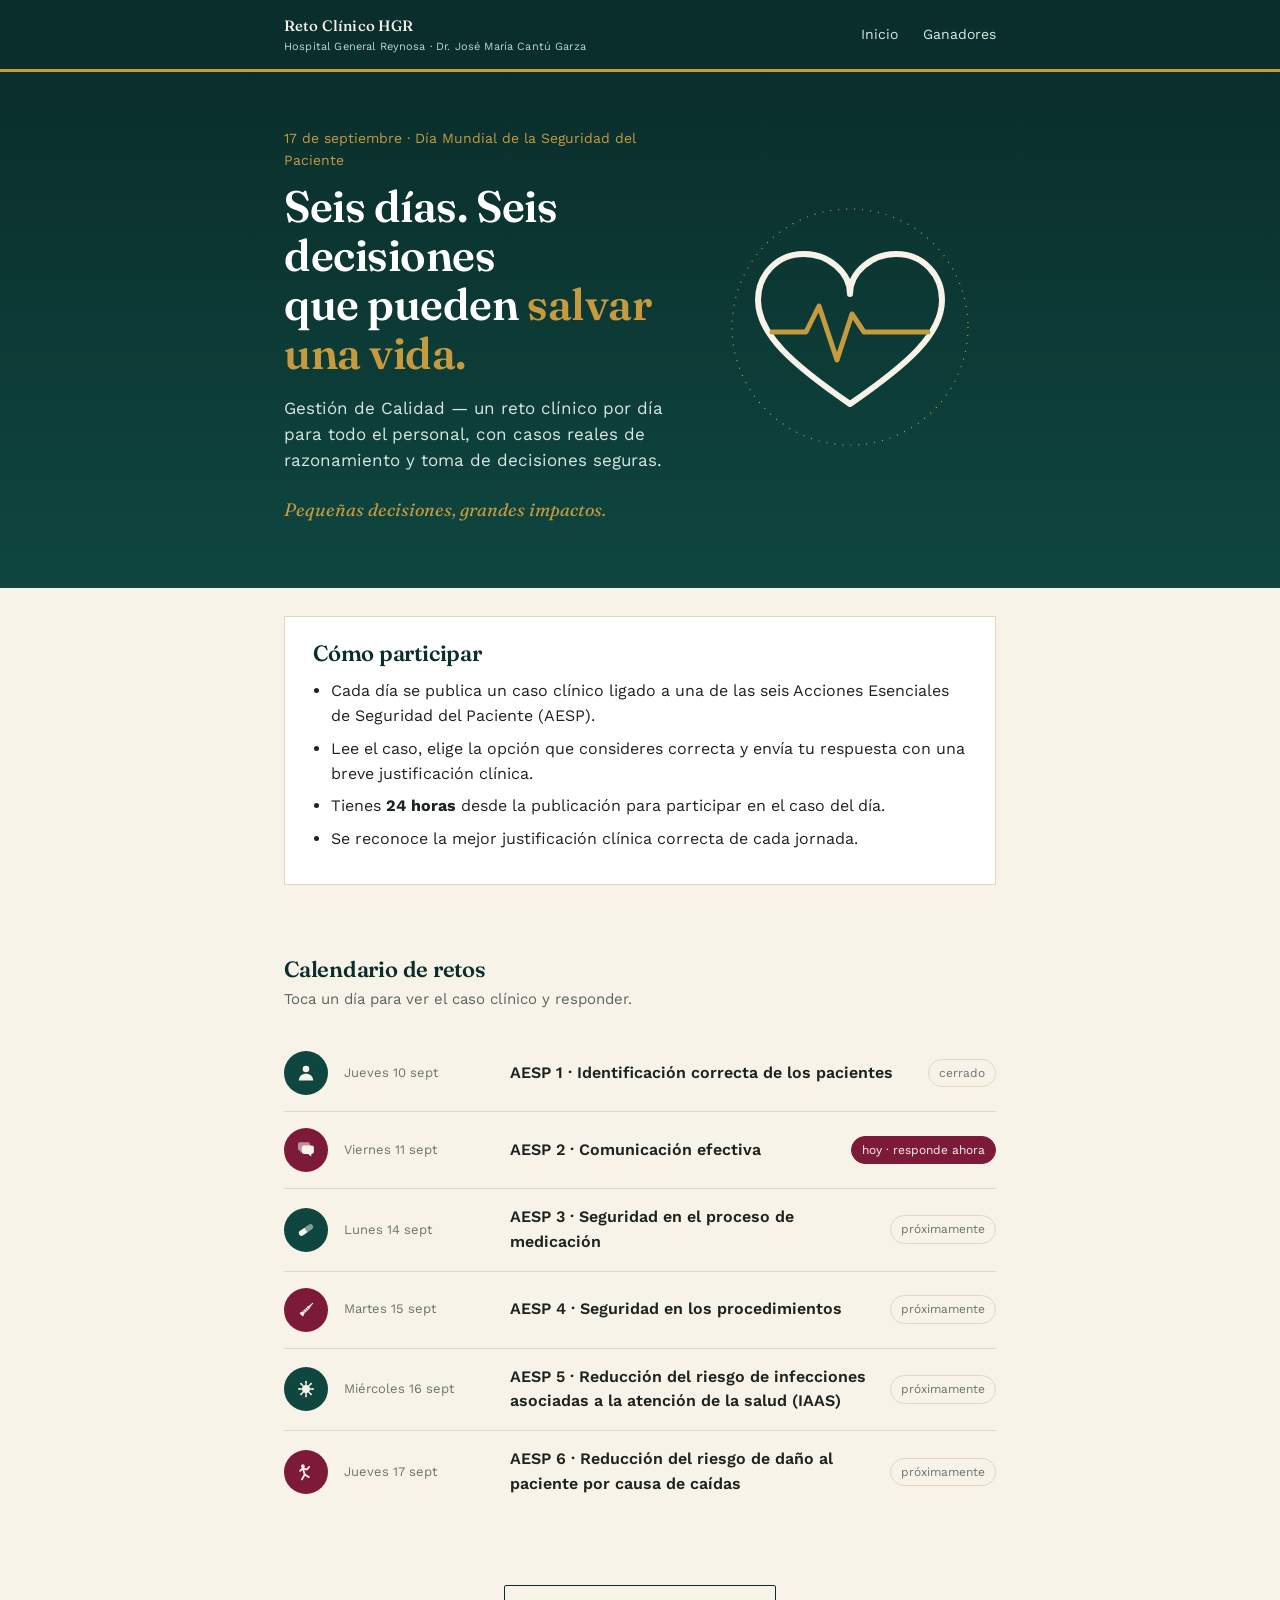
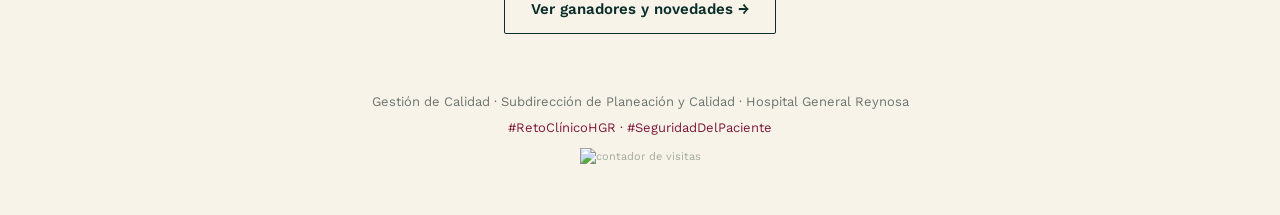
==== index.html @ 84a95b3e "Update index.html nuevo contador" ====
<!DOCTYPE html>
<html lang="es">
<head>
<meta charset="UTF-8">
<meta name="viewport" content="width=device-width, initial-scale=1.0">
<title>Reto Clínico de Seguridad del Paciente | Hospital General Reynosa</title>
<link rel="stylesheet" href="style.css">
</head>
<body>

<div class="topbar">
  <div class="container">
    <a class="brand" href="index.html">Reto Clínico HGR
      <span>Hospital General Reynosa · Dr. José María Cantú Garza</span>
    </a>
    <nav>
      <a href="index.html">Inicio</a>
      <a href="ganadores.html">Ganadores</a>
    </nav>
  </div>
</div>

<div class="hero">
  <div class="container">
    <div class="hero-grid">
      <div>
        <div class="eyebrow">17 de septiembre · Día Mundial de la Seguridad del Paciente</div>
        <h1>Seis días. Seis decisiones<br>que pueden <span class="accent">salvar una vida.</span></h1>
        <p class="lead">Gestión de Calidad — un reto clínico por día para todo el personal, con casos reales de razonamiento y toma de decisiones seguras.</p>
        <div class="tagline">Pequeñas decisiones, grandes impactos.</div>
      </div>
      <div class="hero-art">
        <svg viewBox="0 0 280 280" xmlns="http://www.w3.org/2000/svg">
          <circle cx="140" cy="145" r="118" fill="none" stroke="#c69a3f" stroke-width="1.2" stroke-dasharray="1 7"/>
          <path d="M140,112
                   C140,90 118,72 94,72
                   C66,72 48,94 48,118
                   C48,152 82,182 140,222
                   C198,182 232,152 232,118
                   C232,94 214,72 186,72
                   C162,72 140,90 140,112 Z"
                fill="none" stroke="#f8f3e9" stroke-width="6" stroke-linejoin="round" stroke-linecap="round"/>
          <path d="M62 150 L96 150 L109 124 L127 178 L142 132 L154 150 L218 150"
                fill="none" stroke="#c69a3f" stroke-width="5" stroke-linecap="round" stroke-linejoin="round"/>
        </svg>
      </div>
    </div>
  </div>
</div>

<section class="tight">
  <div class="container">
    <div class="rules">
      <h2 class="section-title" style="margin-bottom:14px;">Cómo participar</h2>
      <ul>
        <li>Cada día se publica un caso clínico ligado a una de las seis Acciones Esenciales de Seguridad del Paciente (AESP).</li>
        <li>Lee el caso, elige la opción que consideres correcta y envía tu respuesta con una breve justificación clínica.</li>
        <li>Tienes <strong>24 horas</strong> desde la publicación para participar en el caso del día.</li>
        <li>Se reconoce la mejor justificación clínica correcta de cada jornada.</li>
      </ul>
    </div>
  </div>
</section>

<section>
  <div class="container">
    <h2 class="section-title">Calendario de retos</h2>
    <p class="section-sub">Toca un día para ver el caso clínico y responder.</p>

    <!-- Estado de cada día: cámbialo a mano según vayas publicando.
         - "próximamente"          -> <span class="day-status">próximamente</span>
         - vigente hoy (24h)        -> <span class="day-status live">hoy · responde ahora</span>
         - cerrado                  -> <span class="day-status">cerrado</span>  y agrega la clase "done" al <a class="day-row ..."> de esa fila. -->
    <div class="timeline" id="timeline">
      <a class="day-row" data-n="1" data-date="2026-09-10" href="dia1.html">
        <span class="day-icon teal"><svg viewBox="0 0 24 24" width="22" height="22"><circle cx="12" cy="7.6" r="3.6" fill="#f8f3e9"/><path d="M4.2 20.2c0-4.6 3.6-7.4 7.8-7.4s7.8 2.8 7.8 7.4" fill="#f8f3e9"/></svg></span>
        <span class="day-date">Jueves 10 sept</span>
        <span class="day-meta">AESP 1 · Identificación correcta de los pacientes</span>
        <span class="day-status">cerrado</span>
      </a>
      <a class="day-row" data-n="2" data-date="2026-09-11" href="dia2.html">
        <span class="day-icon wine"><svg viewBox="0 0 24 24" width="22" height="22"><path d="M3.2 5.8A2.3 2.3 0 0 1 5.5 3.5h8.6A2.3 2.3 0 0 1 16.4 5.8v4.6A2.3 2.3 0 0 1 14.1 12.7H9.4l-3.6 2.7v-2.7H5.5A2.3 2.3 0 0 1 3.2 10.4V5.8z" fill="#f8f3e9" opacity="0.55"/><path d="M7.4 9.4A2.3 2.3 0 0 1 9.7 7.1h8.6a2.3 2.3 0 0 1 2.3 2.3v4.6a2.3 2.3 0 0 1-2.3 2.3h-.5v2.7l-3.6-2.7H9.7a2.3 2.3 0 0 1-2.3-2.3V9.4z" fill="#f8f3e9"/></svg></span>
        <span class="day-date">Viernes 11 sept</span>
        <span class="day-meta">AESP 2 · Comunicación efectiva</span>
        <span class="day-status live">hoy · responde ahora</span>
      </a>
      <a class="day-row" data-n="3" data-date="2026-09-14" href="dia3.html">
        <span class="day-icon teal"><svg viewBox="0 0 24 24" width="22" height="22"><g transform="rotate(-35 12 12)"><path d="M6.2 9h5.8v6H6.2a3 3 0 1 1 0-6z" fill="#f8f3e9"/><path d="M12 9h5.8a3 3 0 1 1 0 6H12V9z" fill="#f8f3e9" opacity="0.5"/></g></svg></span>
        <span class="day-date">Lunes 14 sept</span>
        <span class="day-meta">AESP 3 · Seguridad en el proceso de medicación</span>
        <span class="day-status">próximamente</span>
      </a>
      <a class="day-row" data-n="4" data-date="2026-09-15" href="dia4.html">
        <span class="day-icon wine"><svg viewBox="0 0 24 24" width="22" height="22"><g transform="rotate(-45 12 12)"><rect x="4.5" y="9.6" width="2.4" height="4.8" fill="#f8f3e9"/><rect x="6.7" y="10.4" width="10" height="3.2" rx="0.6" fill="#f8f3e9"/><line x1="9.3" y1="10.4" x2="9.3" y2="13.6" stroke="#0a2e2b" stroke-width="0.7"/><line x1="11.9" y1="10.4" x2="11.9" y2="13.6" stroke="#0a2e2b" stroke-width="0.7"/><line x1="14.5" y1="10.4" x2="14.5" y2="13.6" stroke="#0a2e2b" stroke-width="0.7"/><rect x="16.5" y="11" width="3" height="2" fill="#f8f3e9"/><line x1="19.5" y1="12" x2="22.2" y2="12" stroke="#f8f3e9" stroke-width="1.3" stroke-linecap="round"/></g></svg></span>
        <span class="day-date">Martes 15 sept</span>
        <span class="day-meta">AESP 4 · Seguridad en los procedimientos</span>
        <span class="day-status">próximamente</span>
      </a>
      <a class="day-row" data-n="5" data-date="2026-09-16" href="dia5.html">
        <span class="day-icon teal"><svg viewBox="0 0 24 24" width="22" height="22"><circle cx="12" cy="12" r="4.3" fill="#f8f3e9"/><g stroke="#f8f3e9" stroke-width="1.5" stroke-linecap="round"><line x1="16.4" y1="12" x2="19.1" y2="12"/><circle cx="19.6" cy="12" r="1" fill="#f8f3e9" stroke="none"/><line x1="15" y1="8.7" x2="17.1" y2="6.6"/><circle cx="17.5" cy="6.2" r="1" fill="#f8f3e9" stroke="none"/><line x1="12" y1="7.3" x2="12" y2="4.5"/><circle cx="12" cy="4" r="1" fill="#f8f3e9" stroke="none"/><line x1="9" y1="8.7" x2="6.9" y2="6.6"/><circle cx="6.5" cy="6.2" r="1" fill="#f8f3e9" stroke="none"/><line x1="7.6" y1="12" x2="4.9" y2="12"/><circle cx="4.4" cy="12" r="1" fill="#f8f3e9" stroke="none"/><line x1="9" y1="15.3" x2="6.9" y2="17.4"/><circle cx="6.5" cy="17.8" r="1" fill="#f8f3e9" stroke="none"/><line x1="12" y1="16.7" x2="12" y2="19.5"/><circle cx="12" cy="20" r="1" fill="#f8f3e9" stroke="none"/><line x1="15" y1="15.3" x2="17.1" y2="17.4"/><circle cx="17.5" cy="17.8" r="1" fill="#f8f3e9" stroke="none"/></g></svg></span>
        <span class="day-date">Miércoles 16 sept</span>
        <span class="day-meta">AESP 5 · Reducción del riesgo de infecciones asociadas a la atención de la salud (IAAS)</span>
        <span class="day-status">próximamente</span>
      </a>
      <a class="day-row" data-n="6" data-date="2026-09-17" href="dia6.html">
        <span class="day-icon wine"><svg viewBox="0 0 24 24" width="22" height="22"><g stroke="#f8f3e9" stroke-width="2" fill="none" stroke-linecap="round" stroke-linejoin="round"><circle cx="8.6" cy="5.6" r="2" fill="#f8f3e9" stroke="none"/><path d="M8.6 7.9 L13 9.3 L15.4 6.5"/><path d="M8.6 7.9 L5.6 10.8"/><path d="M8.6 7.9 L10.6 14.8 L7.6 20"/><path d="M10.6 14.8 L15 17.6"/></g></svg></span>
        <span class="day-date">Jueves 17 sept</span>
        <span class="day-meta">AESP 6 · Reducción del riesgo de daño al paciente por causa de caídas</span>
        <span class="day-status">próximamente</span>
      </a>
    </div>
  </div>
</section>

<section class="tight">
  <div class="container" style="text-align:center;">
    <a class="btn secondary" href="ganadores.html">Ver ganadores y novedades →</a>
  </div>
</section>

<footer>
  <div class="container">
    Gestión de Calidad · Subdirección de Planeación y Calidad · Hospital General Reynosa
    <div class="hashtags">#RetoClínicoHGR · #SeguridadDelPaciente</div>
<div class="visit-count"><img src="https://visitor-badge.laobi.icu/badge?page_id=reto-clinico-hgr.inicio" alt="contador de visitas"></div>
  </div>
</footer>

</body>
</html>
---- style.css ----
@import url('https://fonts.googleapis.com/css2?family=Fraunces:opsz,wght@9..144,400;9..144,500;9..144,600&family=Work+Sans:wght@400;500;600;700&display=swap');

:root{
  --teal-950:#0a2e2b;
  --teal-800:#0f4640;
  --wine-700:#7d1a3a;
  --wine-600:#96223f;
  --gold:#c69a3f;
  --cream:#f8f3e9;
  --cream-2:#f1ead9;
  --ink:#1c2321;
  --paper:#ffffff;
  --line:#e2d8c2;
  --radius:2px;
}

*{box-sizing:border-box;}
html{scroll-behavior:smooth;}
body{
  margin:0;
  background:var(--cream);
  color:var(--ink);
  font-family:'Work Sans', sans-serif;
  line-height:1.55;
  -webkit-font-smoothing:antialiased;
}
h1,h2,h3,.display{
  font-family:'Fraunces', serif;
  font-weight:600;
  line-height:1.12;
  letter-spacing:-0.01em;
  color:var(--teal-950);
  margin:0;
}
p{margin:0 0 1em;}
a{color:inherit;}
.container{
  max-width:760px;
  margin:0 auto;
  padding:0 24px;
}

/* top bar */
.topbar{
  background:var(--teal-950);
  color:var(--cream);
  padding:14px 0;
  border-bottom:3px solid var(--gold);
}
.topbar .container{
  display:flex;
  align-items:center;
  justify-content:space-between;
  gap:16px;
  flex-wrap:wrap;
}
.topbar .brand{
  font-family:'Fraunces', serif;
  font-size:15px;
  font-weight:500;
  color:var(--cream);
  text-decoration:none;
  letter-spacing:0.01em;
}
.topbar .brand span{display:block; font-family:'Work Sans',sans-serif; font-size:11px; color:#bcd6d0; font-weight:400; margin-top:1px;}
.topbar nav a{
  color:#d9e8e4;
  text-decoration:none;
  font-size:14px;
  margin-left:20px;
  border-bottom:1px solid transparent;
}
.topbar nav a:hover{border-bottom-color:var(--gold); color:var(--cream);}

/* hero */
.hero{
  background:linear-gradient(180deg, var(--teal-950) 0%, var(--teal-800) 100%);
  color:var(--cream);
  padding:56px 0 64px;
  position:relative;
}
.hero .eyebrow{
  color:var(--gold);
  font-size:14px;
  margin-bottom:10px;
}
.hero h1{
  color:var(--paper);
  font-size:clamp(30px, 5vw, 44px);
}
.hero .accent{color:var(--gold);}
.hero p.lead{
  color:#d7e7e2;
  font-size:17px;
  max-width:520px;
  margin-top:16px;
}
.hero .tagline{
  font-family:'Fraunces', serif;
  font-style:italic;
  font-weight:400;
  color:var(--gold);
  font-size:18px;
  margin-top:22px;
}
.hero .hero-grid{
  display:grid;
  grid-template-columns:1.3fr 1fr;
  gap:40px;
  align-items:center;
}
.hero .hero-art{
  justify-self:center;
}
.hero .hero-art svg{width:100%; max-width:280px; height:auto;}
@media (max-width:760px){
  .hero .hero-grid{grid-template-columns:1fr;}
  .hero .hero-art{order:-1; max-width:190px; margin:0 auto 8px;}
}

/* day icons */
.day-icon{
  width:44px; height:44px;
  border-radius:50%;
  display:flex; align-items:center; justify-content:center;
  flex-shrink:0;
}
.day-icon svg{width:22px !important; height:22px !important; display:block;}
.day-icon.teal{background:var(--teal-800);}
.day-icon.wine{background:var(--wine-700);}

.case-header .header-row{
  display:flex; align-items:center; gap:16px;
}
.case-header .day-icon{width:54px; height:54px;}
.case-header .day-icon svg{width:27px !important; height:27px !important;}

/* section */
section{padding:44px 0;}
section.tight{padding:28px 0;}
.section-title{
  font-size:22px;
  margin-bottom:6px;
}
.section-sub{
  color:#5a655f;
  font-size:15px;
  margin-bottom:24px;
}

/* schedule timeline (real sequence -> numbered is appropriate) */
.timeline{
  margin-left:0;
}
.day-row{
  position:relative;
  padding:16px 0;
  display:flex;
  align-items:center;
  justify-content:space-between;
  gap:16px;
  flex-wrap:wrap;
  border-bottom:1px solid var(--line);
  text-decoration:none;
  color:var(--ink);
}
.day-row:last-child{border-bottom:none;}
.day-row .day-date{
  font-size:13px;
  color:#6b756f;
  min-width:150px;
}
.day-row .day-meta{
  font-weight:600;
  flex:1;
  min-width:180px;
}
.day-row .day-status{
  font-size:12px;
  padding:4px 10px;
  border-radius:20px;
  border:1px solid var(--line);
  color:#6b756f;
  white-space:nowrap;
}
.day-row .day-status.live{
  background:var(--wine-700);
  border-color:var(--wine-700);
  color:var(--cream);
}
.day-row:hover .day-meta{color:var(--wine-700);}
.day-row.done{opacity:.55;}
.day-row.done .day-status{background:transparent;}

/* resultados / ganadores */
.day-result{ margin-bottom:44px; }
.day-result:not(:first-child){ padding-top:36px; border-top:1px dashed var(--line); }
.day-result-header{
  font-family:'Fraunces', serif;
  color:var(--wine-700);
  font-size:19px;
  margin-bottom:18px;
}
.result-card{
  background:var(--paper);
  border:1px solid var(--line);
  overflow:hidden;
  margin-bottom:18px;
}
.result-card img{ width:100%; display:block; height:auto; }
.result-card .rc-body{ padding:18px 22px; }
.result-card .rc-tag{
  display:inline-block;
  font-size:12px;
  font-weight:700;
  letter-spacing:.02em;
  padding:4px 12px;
  border-radius:20px;
  margin-bottom:10px;
}
.result-card.winner .rc-tag{ background:var(--gold); color:var(--teal-950); }
.result-card.finalist .rc-tag{ background:var(--cream-2); color:var(--wine-700); border:1px solid var(--line); }
.result-card h3{ font-size:20px; margin-bottom:2px; }
.result-card .rc-role{ color:#6b756f; font-size:14px; margin-bottom:10px; }
.result-card .rc-premio{ font-size:15px; color:var(--ink); }
.result-card .rc-premio b{ color:var(--wine-700); }
.finalists-grid{
  display:grid;
  grid-template-columns:1fr 1fr;
  gap:18px;
}
@media (max-width:640px){ .finalists-grid{ grid-template-columns:1fr; } }
.detalle-gallery{
  display:grid;
  grid-template-columns:repeat(auto-fit, minmax(240px, 1fr));
  gap:14px;
  margin-top:6px;
}
.detalle-gallery figure{ margin:0; }
.detalle-gallery img{
  width:100%; height:260px; object-fit:cover;
  border:1px solid var(--line);
}
.detalle-gallery figcaption{
  font-size:12px; color:#6b756f; margin-top:6px; text-align:center;
}

/* rules card */
.rules{
  background:var(--paper);
  border:1px solid var(--line);
  padding:24px 28px;
}
.rules ul{margin:0; padding-left:18px;}
.rules li{margin-bottom:8px;}

/* buttons */
.btn{
  display:inline-block;
  background:var(--wine-700);
  color:var(--cream);
  text-decoration:none;
  padding:12px 26px;
  font-size:15px;
  font-weight:600;
  border-radius:2px;
  border:none;
  cursor:pointer;
}
.btn:hover{background:var(--wine-600);}
.btn.secondary{
  background:transparent;
  color:var(--teal-950);
  border:1px solid var(--teal-950);
}
.btn.secondary:hover{background:var(--teal-950); color:var(--cream);}
.btn.ghost{
  background:transparent;
  color:var(--cream);
  border:1px solid rgba(248,243,233,0.5);
}
.btn.ghost:hover{border-color:var(--gold); color:var(--gold);}

/* case page */
.case-header{
  background:var(--teal-950);
  color:var(--cream);
  padding:38px 0 30px;
  border-bottom:3px solid var(--gold);
}
.case-header .meta-tag{
  color:var(--gold);
  font-size:13px;
  margin-bottom:8px;
}
.case-header h1{color:var(--paper); font-size:clamp(24px,4vw,32px);}
.case-header .deadline{
  margin-top:14px;
  font-size:14px;
  color:#d7e7e2;
  display:inline-block;
  border:1px solid rgba(248,243,233,0.35);
  padding:6px 14px;
}
.case-body{background:var(--paper); border:1px solid var(--line); padding:26px 28px; margin-top:-1px;}
.case-body h2{font-size:16px; color:var(--wine-700); margin-bottom:10px;}
.case-body p.story{font-size:16px;}
.options{margin-top:20px; display:flex; flex-direction:column; gap:10px;}
.option{
  display:flex; gap:12px;
  border:1px solid var(--line);
  padding:14px 16px;
  background:var(--cream-2);
}
.option .letter{
  font-weight:700; color:var(--wine-700); font-family:'Fraunces',serif;
}

/* locked / próximamente state */
.locked{
  background:var(--paper);
  border:1px dashed var(--line);
  padding:56px 32px;
  text-align:center;
  margin-top:32px;
}
.locked .icon{font-size:34px; margin-bottom:12px;}
.locked h2{font-size:22px; margin-bottom:8px;}
.locked p{color:#5a655f; max-width:420px; margin:0 auto 20px;}
.locked .open-date{
  font-family:'Fraunces', serif;
  color:var(--wine-700);
  font-size:19px;
  margin-bottom:22px;
}

/* footer */
footer{
  padding:30px 0 50px;
  text-align:center;
  color:#6b756f;
  font-size:13px;
}
footer .hashtags{color:var(--wine-700); margin-top:6px;}
footer .visit-count{color:#a3ab9f; font-size:11px; margin-top:10px;}

.back-row{margin:26px 0 0;}
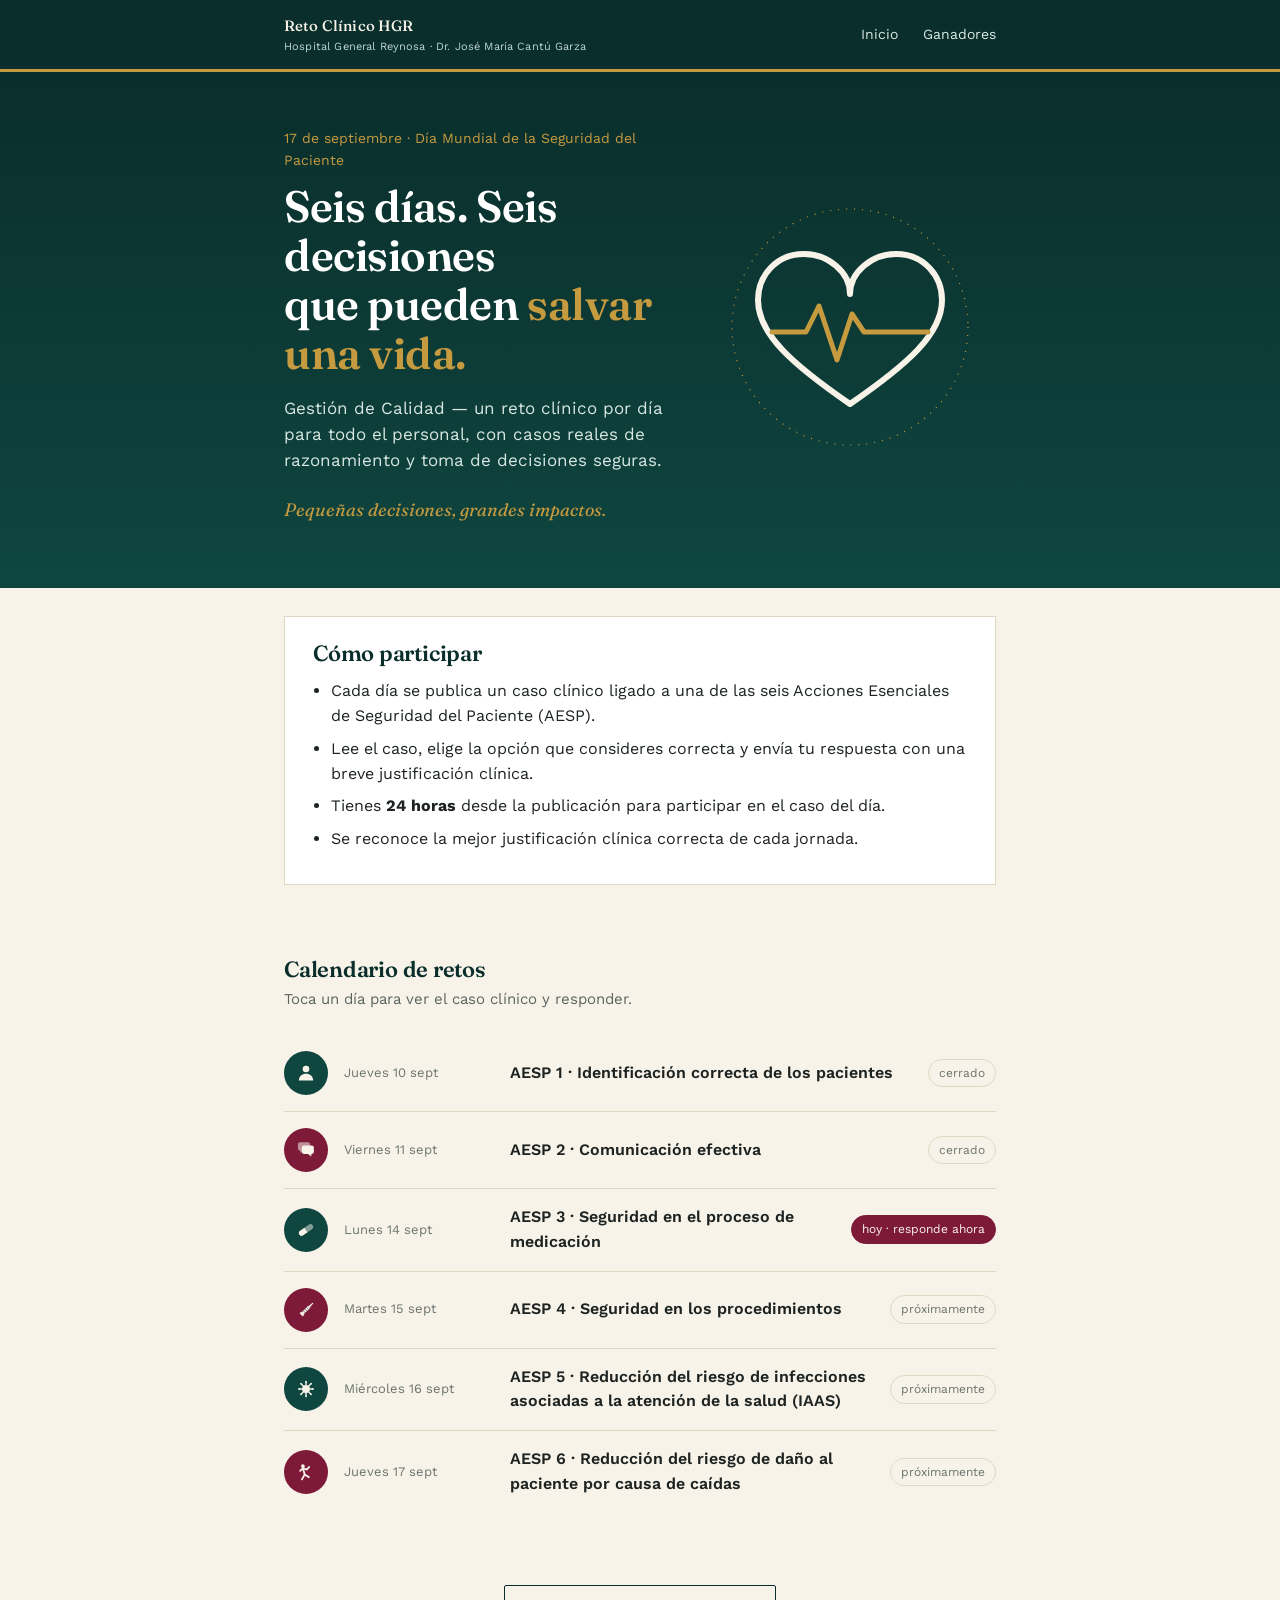
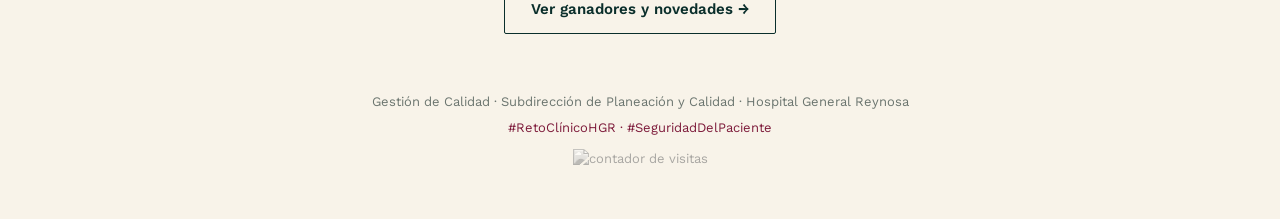
==== commit 86fef8ee: "Update index.html activo AESP3 inactivo AESP2" ====
--- a/index.html
+++ b/index.html
@@ -82,13 +82,13 @@
         <span class="day-icon wine"><svg viewBox="0 0 24 24" width="22" height="22"><path d="M3.2 5.8A2.3 2.3 0 0 1 5.5 3.5h8.6A2.3 2.3 0 0 1 16.4 5.8v4.6A2.3 2.3 0 0 1 14.1 12.7H9.4l-3.6 2.7v-2.7H5.5A2.3 2.3 0 0 1 3.2 10.4V5.8z" fill="#f8f3e9" opacity="0.55"/><path d="M7.4 9.4A2.3 2.3 0 0 1 9.7 7.1h8.6a2.3 2.3 0 0 1 2.3 2.3v4.6a2.3 2.3 0 0 1-2.3 2.3h-.5v2.7l-3.6-2.7H9.7a2.3 2.3 0 0 1-2.3-2.3V9.4z" fill="#f8f3e9"/></svg></span>
         <span class="day-date">Viernes 11 sept</span>
         <span class="day-meta">AESP 2 · Comunicación efectiva</span>
-        <span class="day-status live">hoy · responde ahora</span>
+        <span class="day-status">cerrado</span>
       </a>
       <a class="day-row" data-n="3" data-date="2026-09-14" href="dia3.html">
         <span class="day-icon teal"><svg viewBox="0 0 24 24" width="22" height="22"><g transform="rotate(-35 12 12)"><path d="M6.2 9h5.8v6H6.2a3 3 0 1 1 0-6z" fill="#f8f3e9"/><path d="M12 9h5.8a3 3 0 1 1 0 6H12V9z" fill="#f8f3e9" opacity="0.5"/></g></svg></span>
         <span class="day-date">Lunes 14 sept</span>
         <span class="day-meta">AESP 3 · Seguridad en el proceso de medicación</span>
-        <span class="day-status">próximamente</span>
+        <span class="day-status live">hoy · responde ahora</span>
       </a>
       <a class="day-row" data-n="4" data-date="2026-09-15" href="dia4.html">
         <span class="day-icon wine"><svg viewBox="0 0 24 24" width="22" height="22"><g transform="rotate(-45 12 12)"><rect x="4.5" y="9.6" width="2.4" height="4.8" fill="#f8f3e9"/><rect x="6.7" y="10.4" width="10" height="3.2" rx="0.6" fill="#f8f3e9"/><line x1="9.3" y1="10.4" x2="9.3" y2="13.6" stroke="#0a2e2b" stroke-width="0.7"/><line x1="11.9" y1="10.4" x2="11.9" y2="13.6" stroke="#0a2e2b" stroke-width="0.7"/><line x1="14.5" y1="10.4" x2="14.5" y2="13.6" stroke="#0a2e2b" stroke-width="0.7"/><rect x="16.5" y="11" width="3" height="2" fill="#f8f3e9"/><line x1="19.5" y1="12" x2="22.2" y2="12" stroke="#f8f3e9" stroke-width="1.3" stroke-linecap="round"/></g></svg></span>
--- a/style.css
+++ b/style.css
@@ -342,6 +342,7 @@
   font-size:13px;
 }
 footer .hashtags{color:var(--wine-700); margin-top:6px;}
-footer .visit-count{color:#a3ab9f; font-size:11px; margin-top:10px;}
+footer .visit-count{margin-top:10px;}
+footer .visit-count img{height:15px; filter:grayscale(1) opacity(.6); vertical-align:middle;}
 
 .back-row{margin:26px 0 0;}
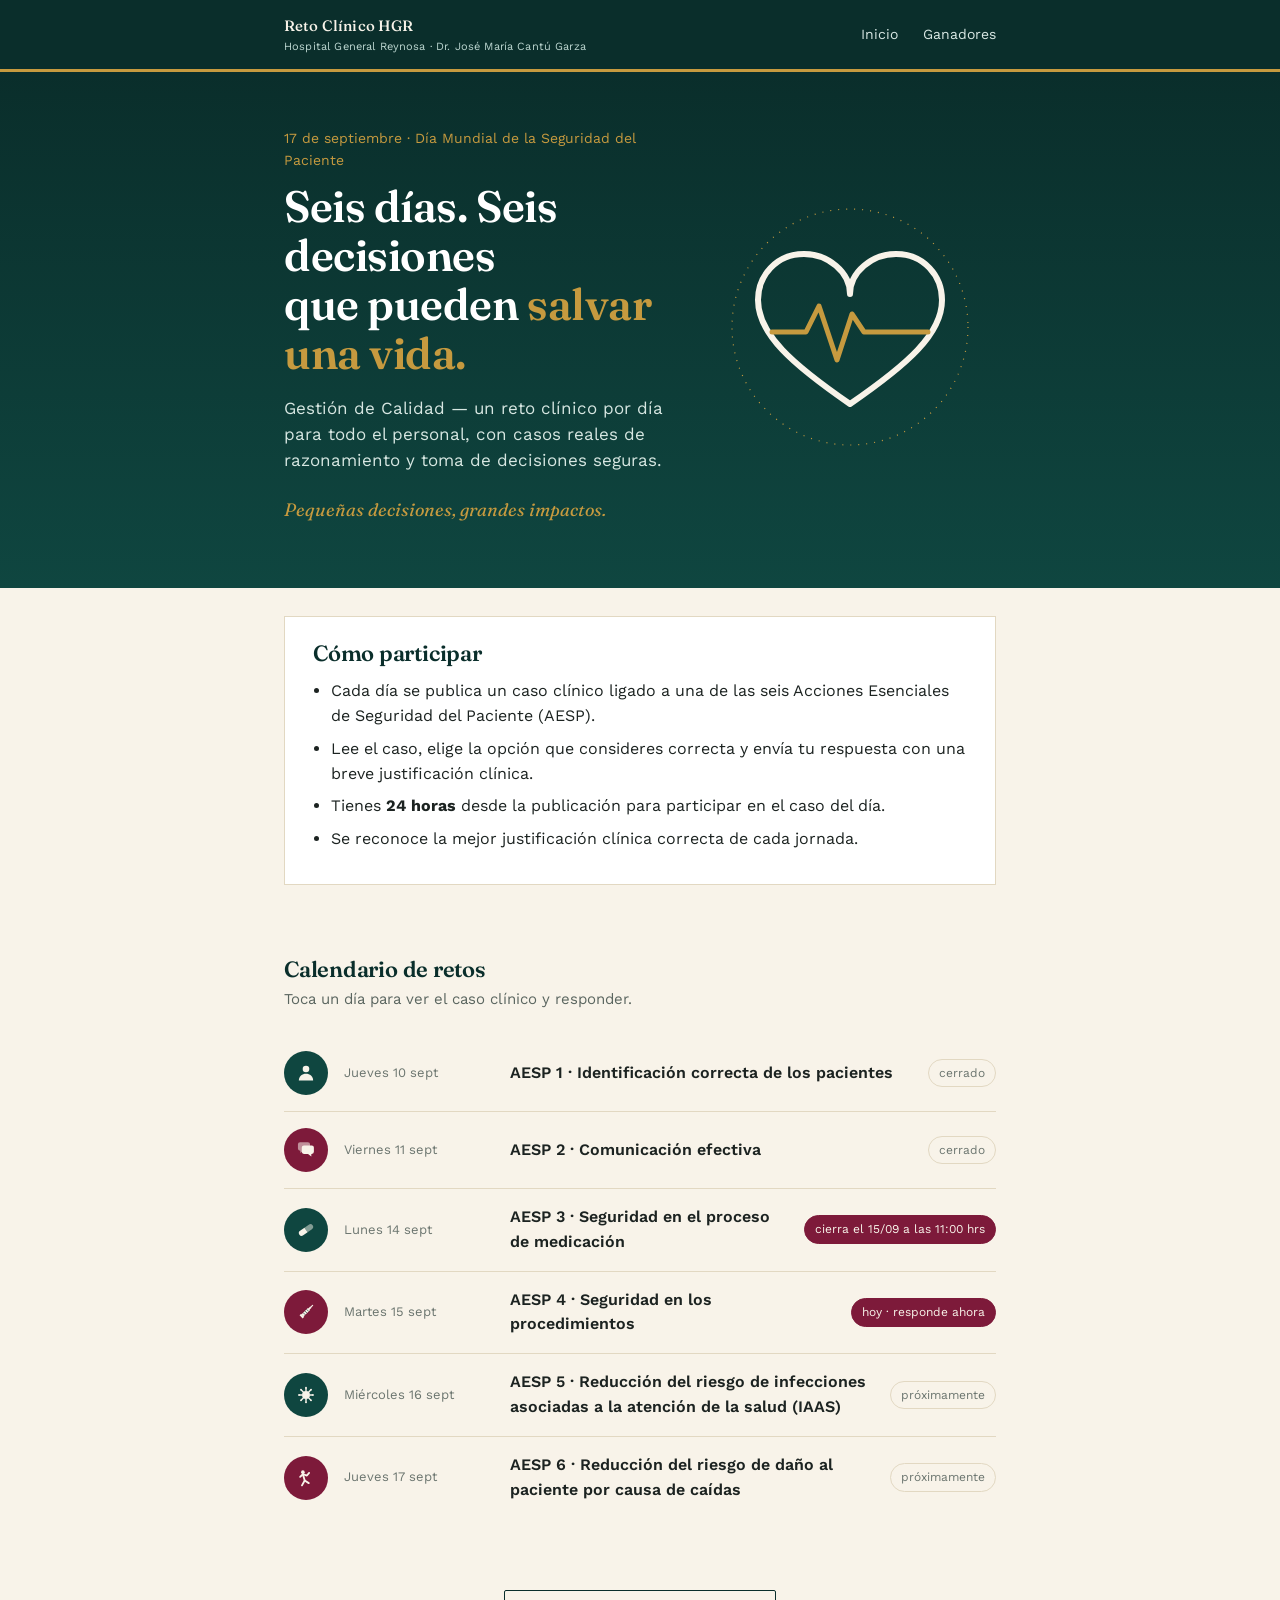
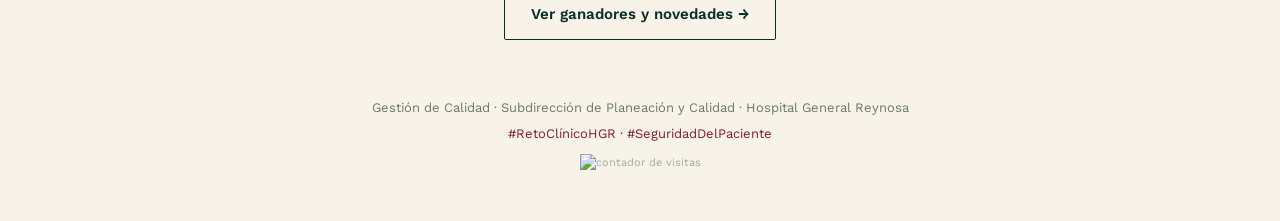
==== commit 779efe7c: "Update index.html actualzo reto 4 y limot reto 3 hasta las 11 am" ====
--- a/index.html
+++ b/index.html
@@ -88,13 +88,13 @@
         <span class="day-icon teal"><svg viewBox="0 0 24 24" width="22" height="22"><g transform="rotate(-35 12 12)"><path d="M6.2 9h5.8v6H6.2a3 3 0 1 1 0-6z" fill="#f8f3e9"/><path d="M12 9h5.8a3 3 0 1 1 0 6H12V9z" fill="#f8f3e9" opacity="0.5"/></g></svg></span>
         <span class="day-date">Lunes 14 sept</span>
         <span class="day-meta">AESP 3 · Seguridad en el proceso de medicación</span>
-        <span class="day-status live">hoy · responde ahora</span>
+        <span class="day-status live">cierra el 15/09 a las 11:00 hrs </span>
       </a>
       <a class="day-row" data-n="4" data-date="2026-09-15" href="dia4.html">
         <span class="day-icon wine"><svg viewBox="0 0 24 24" width="22" height="22"><g transform="rotate(-45 12 12)"><rect x="4.5" y="9.6" width="2.4" height="4.8" fill="#f8f3e9"/><rect x="6.7" y="10.4" width="10" height="3.2" rx="0.6" fill="#f8f3e9"/><line x1="9.3" y1="10.4" x2="9.3" y2="13.6" stroke="#0a2e2b" stroke-width="0.7"/><line x1="11.9" y1="10.4" x2="11.9" y2="13.6" stroke="#0a2e2b" stroke-width="0.7"/><line x1="14.5" y1="10.4" x2="14.5" y2="13.6" stroke="#0a2e2b" stroke-width="0.7"/><rect x="16.5" y="11" width="3" height="2" fill="#f8f3e9"/><line x1="19.5" y1="12" x2="22.2" y2="12" stroke="#f8f3e9" stroke-width="1.3" stroke-linecap="round"/></g></svg></span>
         <span class="day-date">Martes 15 sept</span>
         <span class="day-meta">AESP 4 · Seguridad en los procedimientos</span>
-        <span class="day-status">próximamente</span>
+        <span class="day-status live">hoy · responde ahora</span>
       </a>
       <a class="day-row" data-n="5" data-date="2026-09-16" href="dia5.html">
         <span class="day-icon teal"><svg viewBox="0 0 24 24" width="22" height="22"><circle cx="12" cy="12" r="4.3" fill="#f8f3e9"/><g stroke="#f8f3e9" stroke-width="1.5" stroke-linecap="round"><line x1="16.4" y1="12" x2="19.1" y2="12"/><circle cx="19.6" cy="12" r="1" fill="#f8f3e9" stroke="none"/><line x1="15" y1="8.7" x2="17.1" y2="6.6"/><circle cx="17.5" cy="6.2" r="1" fill="#f8f3e9" stroke="none"/><line x1="12" y1="7.3" x2="12" y2="4.5"/><circle cx="12" cy="4" r="1" fill="#f8f3e9" stroke="none"/><line x1="9" y1="8.7" x2="6.9" y2="6.6"/><circle cx="6.5" cy="6.2" r="1" fill="#f8f3e9" stroke="none"/><line x1="7.6" y1="12" x2="4.9" y2="12"/><circle cx="4.4" cy="12" r="1" fill="#f8f3e9" stroke="none"/><line x1="9" y1="15.3" x2="6.9" y2="17.4"/><circle cx="6.5" cy="17.8" r="1" fill="#f8f3e9" stroke="none"/><line x1="12" y1="16.7" x2="12" y2="19.5"/><circle cx="12" cy="20" r="1" fill="#f8f3e9" stroke="none"/><line x1="15" y1="15.3" x2="17.1" y2="17.4"/><circle cx="17.5" cy="17.8" r="1" fill="#f8f3e9" stroke="none"/></g></svg></span>
--- a/style.css
+++ b/style.css
@@ -342,7 +342,16 @@
   font-size:13px;
 }
 footer .hashtags{color:var(--wine-700); margin-top:6px;}
-footer .visit-count{margin-top:10px;}
-footer .visit-count img{height:15px; filter:grayscale(1) opacity(.6); vertical-align:middle;}
+footer .visit-count{color:#a3ab9f; font-size:11px; margin-top:10px;}
 
 .back-row{margin:26px 0 0;}
+
+.case-disclaimer{
+  background:var(--cream-2);
+  border-left:3px solid var(--gold);
+  padding:10px 16px;
+  margin-bottom:20px;
+  font-size:13px;
+  font-style:italic;
+  color:#5a655f;
+}
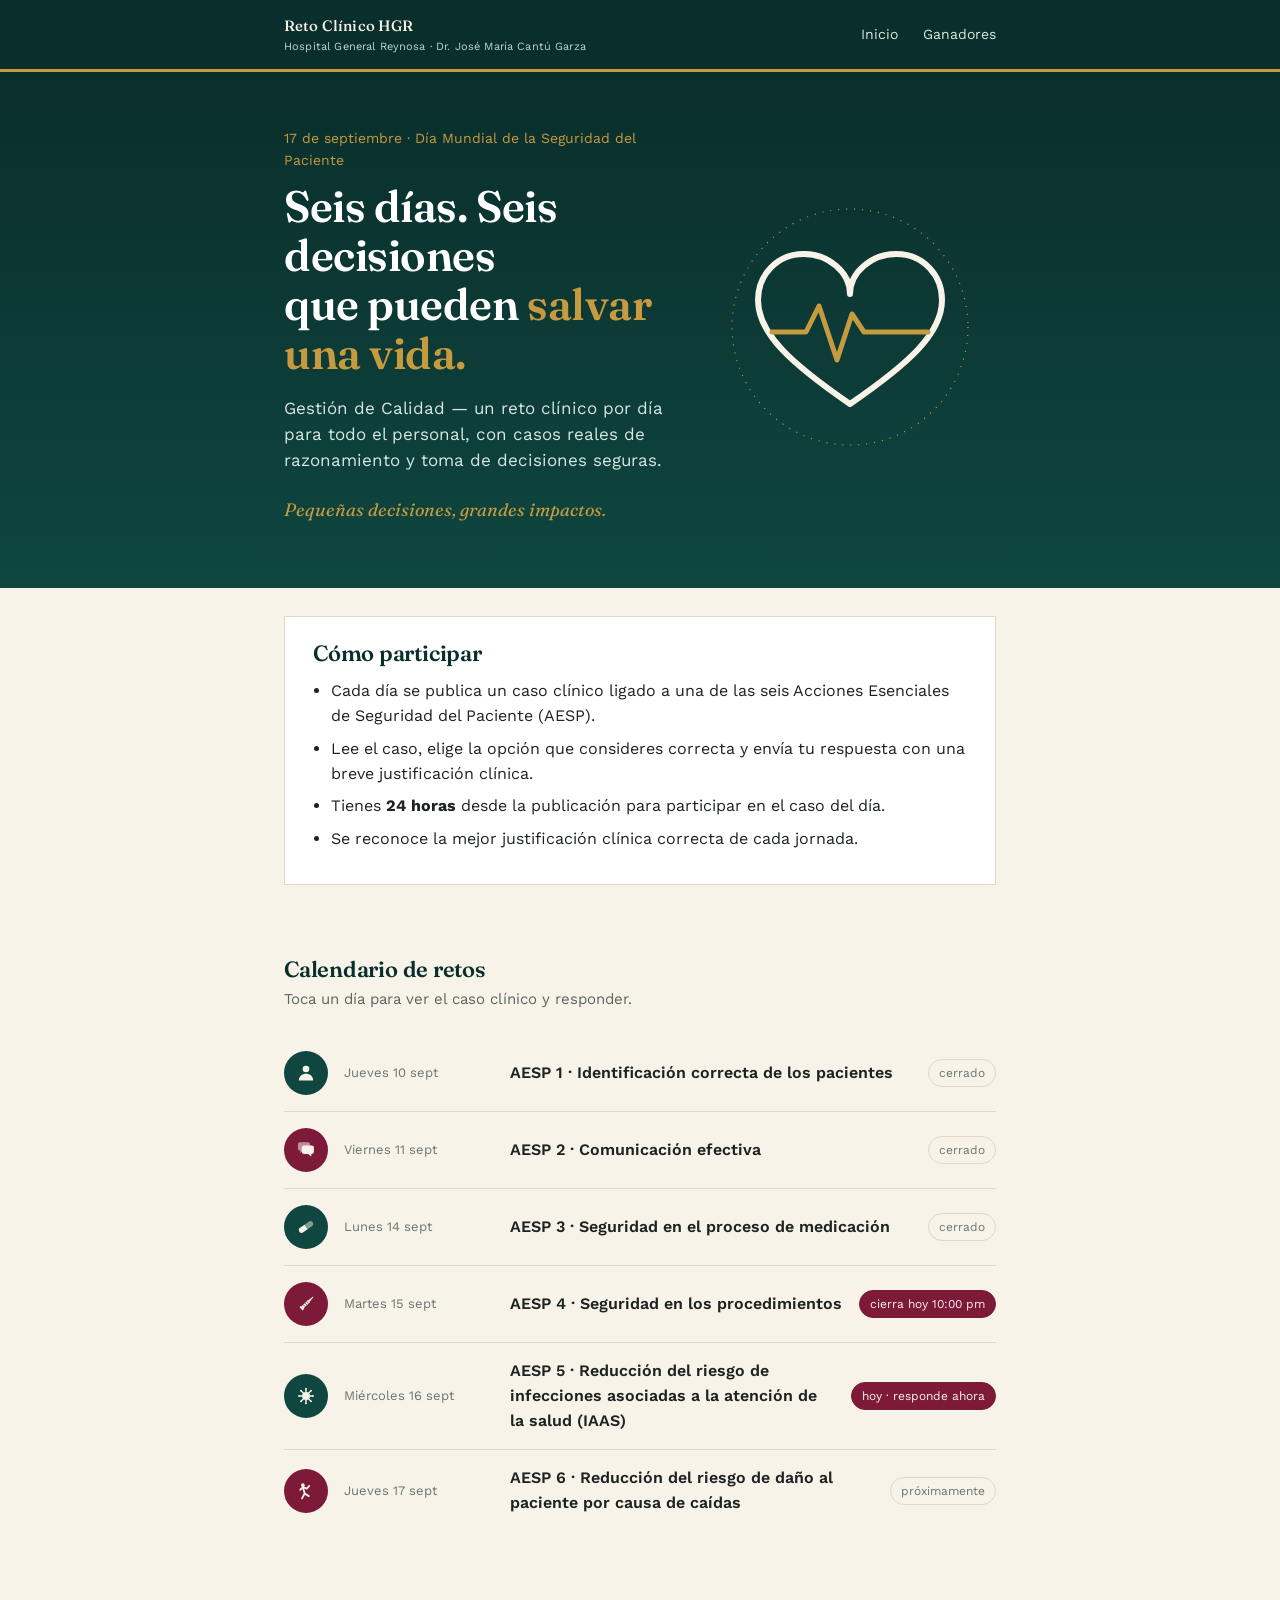
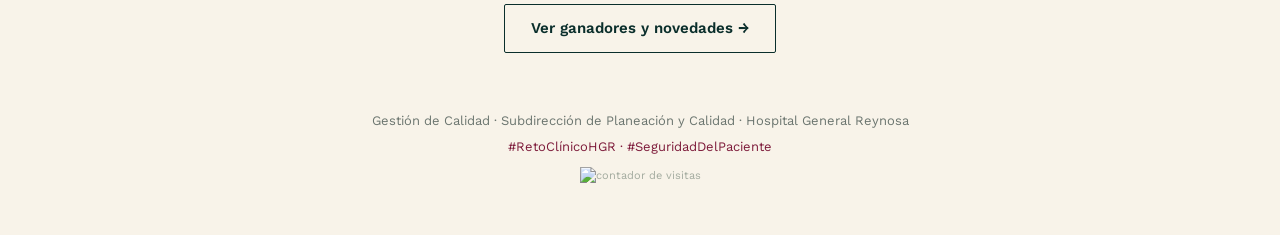
==== commit 8c0e9c3c: "Update index.html abre caso5 y cierra caso 4" ====
--- a/index.html
+++ b/index.html
@@ -88,19 +88,19 @@
         <span class="day-icon teal"><svg viewBox="0 0 24 24" width="22" height="22"><g transform="rotate(-35 12 12)"><path d="M6.2 9h5.8v6H6.2a3 3 0 1 1 0-6z" fill="#f8f3e9"/><path d="M12 9h5.8a3 3 0 1 1 0 6H12V9z" fill="#f8f3e9" opacity="0.5"/></g></svg></span>
         <span class="day-date">Lunes 14 sept</span>
         <span class="day-meta">AESP 3 · Seguridad en el proceso de medicación</span>
-        <span class="day-status live">cierra el 15/09 a las 11:00 hrs </span>
+        <span class="day-status">cerrado</span>
       </a>
       <a class="day-row" data-n="4" data-date="2026-09-15" href="dia4.html">
         <span class="day-icon wine"><svg viewBox="0 0 24 24" width="22" height="22"><g transform="rotate(-45 12 12)"><rect x="4.5" y="9.6" width="2.4" height="4.8" fill="#f8f3e9"/><rect x="6.7" y="10.4" width="10" height="3.2" rx="0.6" fill="#f8f3e9"/><line x1="9.3" y1="10.4" x2="9.3" y2="13.6" stroke="#0a2e2b" stroke-width="0.7"/><line x1="11.9" y1="10.4" x2="11.9" y2="13.6" stroke="#0a2e2b" stroke-width="0.7"/><line x1="14.5" y1="10.4" x2="14.5" y2="13.6" stroke="#0a2e2b" stroke-width="0.7"/><rect x="16.5" y="11" width="3" height="2" fill="#f8f3e9"/><line x1="19.5" y1="12" x2="22.2" y2="12" stroke="#f8f3e9" stroke-width="1.3" stroke-linecap="round"/></g></svg></span>
         <span class="day-date">Martes 15 sept</span>
         <span class="day-meta">AESP 4 · Seguridad en los procedimientos</span>
-        <span class="day-status live">hoy · responde ahora</span>
+        <span class="day-status live">cierra hoy 10:00 pm</span>
       </a>
       <a class="day-row" data-n="5" data-date="2026-09-16" href="dia5.html">
         <span class="day-icon teal"><svg viewBox="0 0 24 24" width="22" height="22"><circle cx="12" cy="12" r="4.3" fill="#f8f3e9"/><g stroke="#f8f3e9" stroke-width="1.5" stroke-linecap="round"><line x1="16.4" y1="12" x2="19.1" y2="12"/><circle cx="19.6" cy="12" r="1" fill="#f8f3e9" stroke="none"/><line x1="15" y1="8.7" x2="17.1" y2="6.6"/><circle cx="17.5" cy="6.2" r="1" fill="#f8f3e9" stroke="none"/><line x1="12" y1="7.3" x2="12" y2="4.5"/><circle cx="12" cy="4" r="1" fill="#f8f3e9" stroke="none"/><line x1="9" y1="8.7" x2="6.9" y2="6.6"/><circle cx="6.5" cy="6.2" r="1" fill="#f8f3e9" stroke="none"/><line x1="7.6" y1="12" x2="4.9" y2="12"/><circle cx="4.4" cy="12" r="1" fill="#f8f3e9" stroke="none"/><line x1="9" y1="15.3" x2="6.9" y2="17.4"/><circle cx="6.5" cy="17.8" r="1" fill="#f8f3e9" stroke="none"/><line x1="12" y1="16.7" x2="12" y2="19.5"/><circle cx="12" cy="20" r="1" fill="#f8f3e9" stroke="none"/><line x1="15" y1="15.3" x2="17.1" y2="17.4"/><circle cx="17.5" cy="17.8" r="1" fill="#f8f3e9" stroke="none"/></g></svg></span>
         <span class="day-date">Miércoles 16 sept</span>
         <span class="day-meta">AESP 5 · Reducción del riesgo de infecciones asociadas a la atención de la salud (IAAS)</span>
-        <span class="day-status">próximamente</span>
+        <span class="day-status live">hoy · responde ahora</span>
       </a>
       <a class="day-row" data-n="6" data-date="2026-09-17" href="dia6.html">
         <span class="day-icon wine"><svg viewBox="0 0 24 24" width="22" height="22"><g stroke="#f8f3e9" stroke-width="2" fill="none" stroke-linecap="round" stroke-linejoin="round"><circle cx="8.6" cy="5.6" r="2" fill="#f8f3e9" stroke="none"/><path d="M8.6 7.9 L13 9.3 L15.4 6.5"/><path d="M8.6 7.9 L5.6 10.8"/><path d="M8.6 7.9 L10.6 14.8 L7.6 20"/><path d="M10.6 14.8 L15 17.6"/></g></svg></span>
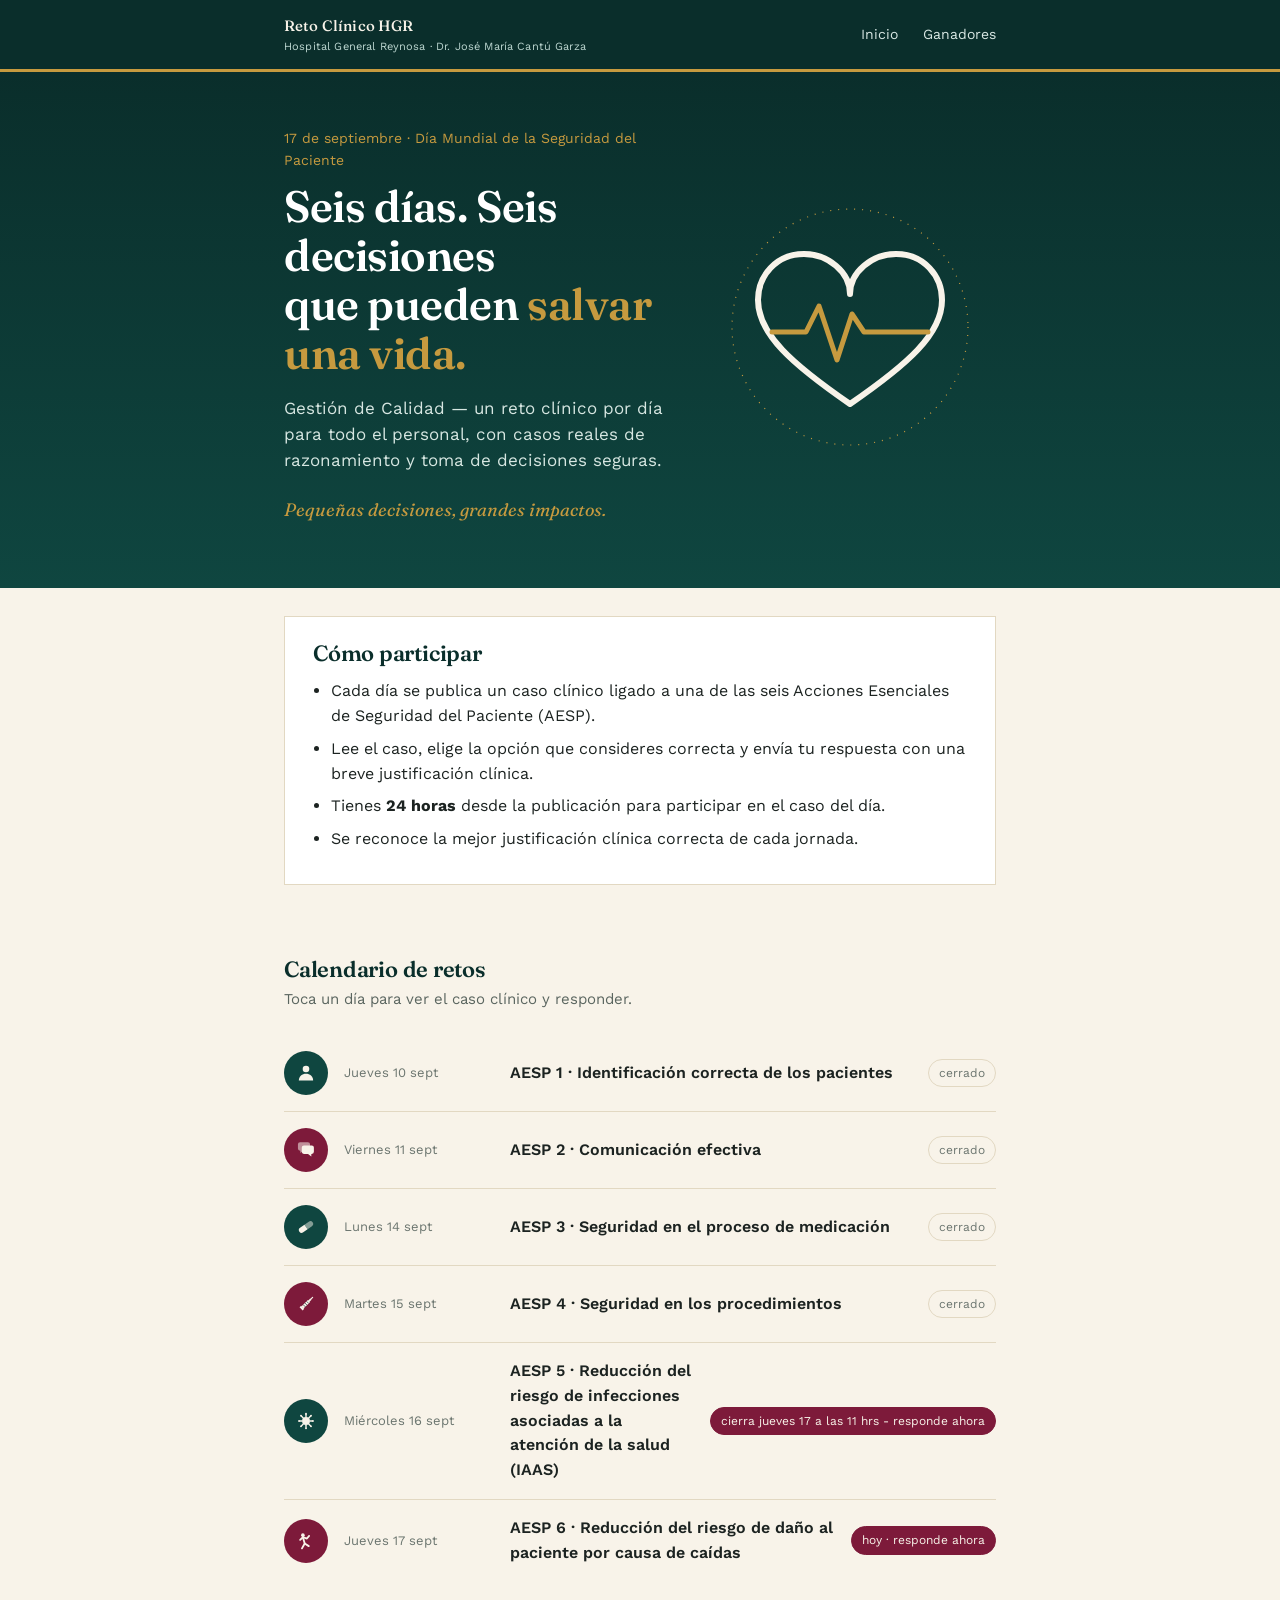
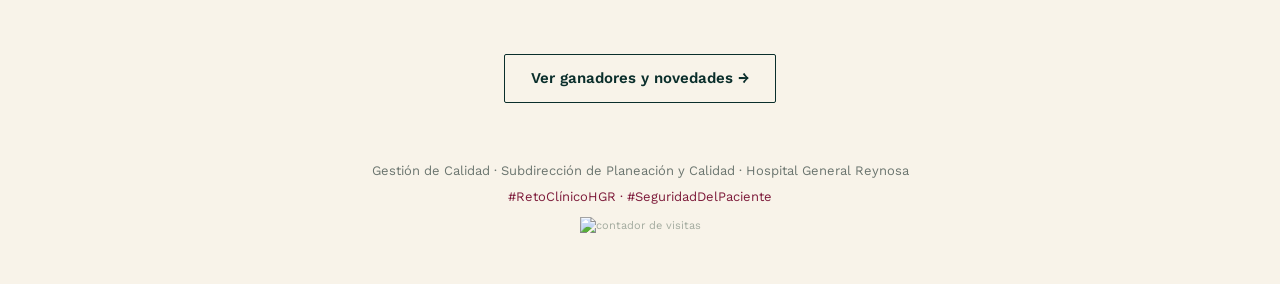
==== commit 4926bd37: "Update index.html" ====
--- a/index.html
+++ b/index.html
@@ -94,19 +94,19 @@
         <span class="day-icon wine"><svg viewBox="0 0 24 24" width="22" height="22"><g transform="rotate(-45 12 12)"><rect x="4.5" y="9.6" width="2.4" height="4.8" fill="#f8f3e9"/><rect x="6.7" y="10.4" width="10" height="3.2" rx="0.6" fill="#f8f3e9"/><line x1="9.3" y1="10.4" x2="9.3" y2="13.6" stroke="#0a2e2b" stroke-width="0.7"/><line x1="11.9" y1="10.4" x2="11.9" y2="13.6" stroke="#0a2e2b" stroke-width="0.7"/><line x1="14.5" y1="10.4" x2="14.5" y2="13.6" stroke="#0a2e2b" stroke-width="0.7"/><rect x="16.5" y="11" width="3" height="2" fill="#f8f3e9"/><line x1="19.5" y1="12" x2="22.2" y2="12" stroke="#f8f3e9" stroke-width="1.3" stroke-linecap="round"/></g></svg></span>
         <span class="day-date">Martes 15 sept</span>
         <span class="day-meta">AESP 4 · Seguridad en los procedimientos</span>
-        <span class="day-status live">cierra hoy 10:00 pm</span>
+        <span class="day-status">cerrado</span>
       </a>
       <a class="day-row" data-n="5" data-date="2026-09-16" href="dia5.html">
         <span class="day-icon teal"><svg viewBox="0 0 24 24" width="22" height="22"><circle cx="12" cy="12" r="4.3" fill="#f8f3e9"/><g stroke="#f8f3e9" stroke-width="1.5" stroke-linecap="round"><line x1="16.4" y1="12" x2="19.1" y2="12"/><circle cx="19.6" cy="12" r="1" fill="#f8f3e9" stroke="none"/><line x1="15" y1="8.7" x2="17.1" y2="6.6"/><circle cx="17.5" cy="6.2" r="1" fill="#f8f3e9" stroke="none"/><line x1="12" y1="7.3" x2="12" y2="4.5"/><circle cx="12" cy="4" r="1" fill="#f8f3e9" stroke="none"/><line x1="9" y1="8.7" x2="6.9" y2="6.6"/><circle cx="6.5" cy="6.2" r="1" fill="#f8f3e9" stroke="none"/><line x1="7.6" y1="12" x2="4.9" y2="12"/><circle cx="4.4" cy="12" r="1" fill="#f8f3e9" stroke="none"/><line x1="9" y1="15.3" x2="6.9" y2="17.4"/><circle cx="6.5" cy="17.8" r="1" fill="#f8f3e9" stroke="none"/><line x1="12" y1="16.7" x2="12" y2="19.5"/><circle cx="12" cy="20" r="1" fill="#f8f3e9" stroke="none"/><line x1="15" y1="15.3" x2="17.1" y2="17.4"/><circle cx="17.5" cy="17.8" r="1" fill="#f8f3e9" stroke="none"/></g></svg></span>
         <span class="day-date">Miércoles 16 sept</span>
         <span class="day-meta">AESP 5 · Reducción del riesgo de infecciones asociadas a la atención de la salud (IAAS)</span>
-        <span class="day-status live">hoy · responde ahora</span>
+        <span class="day-status live">cierra jueves 17 a las 11 hrs -  responde ahora</span>
       </a>
       <a class="day-row" data-n="6" data-date="2026-09-17" href="dia6.html">
         <span class="day-icon wine"><svg viewBox="0 0 24 24" width="22" height="22"><g stroke="#f8f3e9" stroke-width="2" fill="none" stroke-linecap="round" stroke-linejoin="round"><circle cx="8.6" cy="5.6" r="2" fill="#f8f3e9" stroke="none"/><path d="M8.6 7.9 L13 9.3 L15.4 6.5"/><path d="M8.6 7.9 L5.6 10.8"/><path d="M8.6 7.9 L10.6 14.8 L7.6 20"/><path d="M10.6 14.8 L15 17.6"/></g></svg></span>
         <span class="day-date">Jueves 17 sept</span>
         <span class="day-meta">AESP 6 · Reducción del riesgo de daño al paciente por causa de caídas</span>
-        <span class="day-status">próximamente</span>
+        <span class="day-status live">hoy · responde ahora</span>
       </a>
     </div>
   </div>
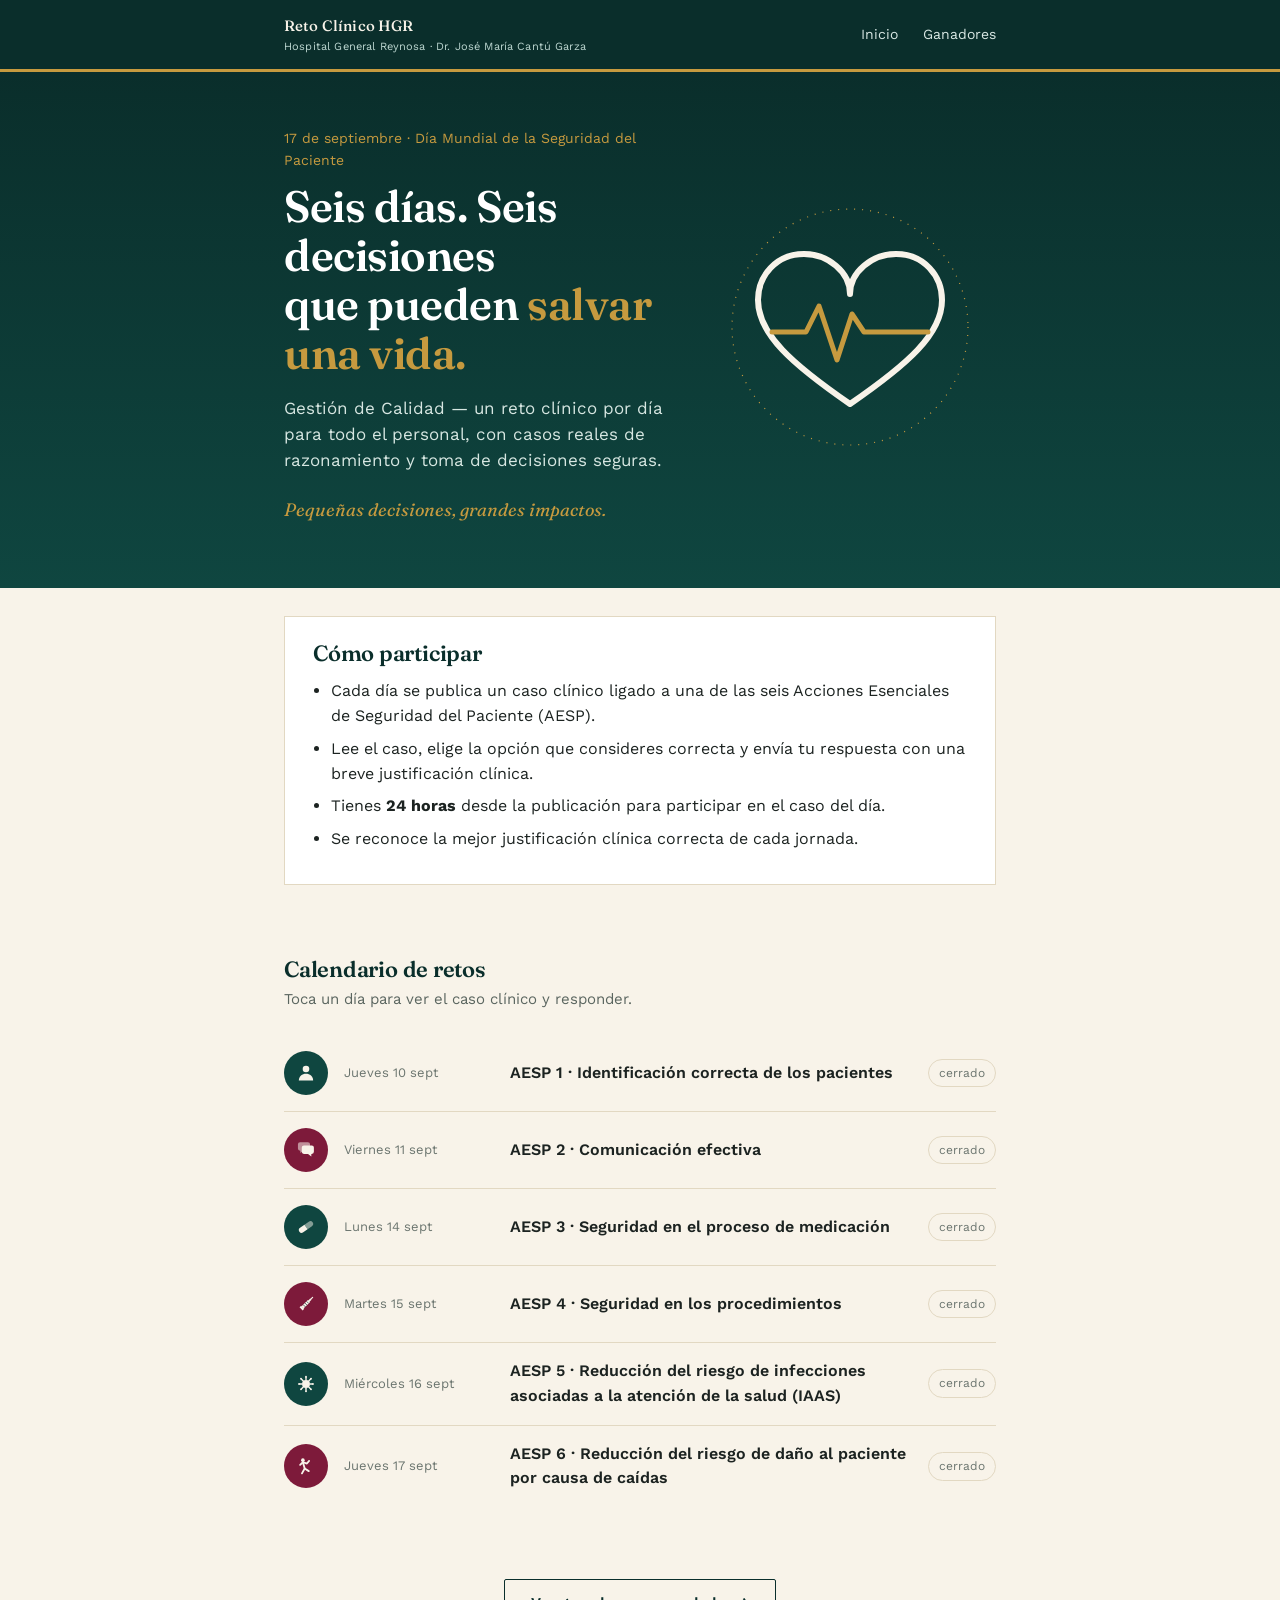
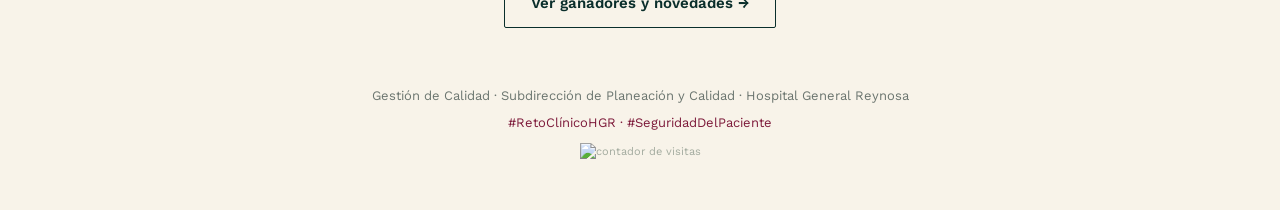
==== commit 8344b437: "Update index.html" ====
--- a/index.html
+++ b/index.html
@@ -100,13 +100,13 @@
         <span class="day-icon teal"><svg viewBox="0 0 24 24" width="22" height="22"><circle cx="12" cy="12" r="4.3" fill="#f8f3e9"/><g stroke="#f8f3e9" stroke-width="1.5" stroke-linecap="round"><line x1="16.4" y1="12" x2="19.1" y2="12"/><circle cx="19.6" cy="12" r="1" fill="#f8f3e9" stroke="none"/><line x1="15" y1="8.7" x2="17.1" y2="6.6"/><circle cx="17.5" cy="6.2" r="1" fill="#f8f3e9" stroke="none"/><line x1="12" y1="7.3" x2="12" y2="4.5"/><circle cx="12" cy="4" r="1" fill="#f8f3e9" stroke="none"/><line x1="9" y1="8.7" x2="6.9" y2="6.6"/><circle cx="6.5" cy="6.2" r="1" fill="#f8f3e9" stroke="none"/><line x1="7.6" y1="12" x2="4.9" y2="12"/><circle cx="4.4" cy="12" r="1" fill="#f8f3e9" stroke="none"/><line x1="9" y1="15.3" x2="6.9" y2="17.4"/><circle cx="6.5" cy="17.8" r="1" fill="#f8f3e9" stroke="none"/><line x1="12" y1="16.7" x2="12" y2="19.5"/><circle cx="12" cy="20" r="1" fill="#f8f3e9" stroke="none"/><line x1="15" y1="15.3" x2="17.1" y2="17.4"/><circle cx="17.5" cy="17.8" r="1" fill="#f8f3e9" stroke="none"/></g></svg></span>
         <span class="day-date">Miércoles 16 sept</span>
         <span class="day-meta">AESP 5 · Reducción del riesgo de infecciones asociadas a la atención de la salud (IAAS)</span>
-        <span class="day-status live">cierra jueves 17 a las 11 hrs -  responde ahora</span>
+        <span class="day-status">cerrado</span>
       </a>
       <a class="day-row" data-n="6" data-date="2026-09-17" href="dia6.html">
         <span class="day-icon wine"><svg viewBox="0 0 24 24" width="22" height="22"><g stroke="#f8f3e9" stroke-width="2" fill="none" stroke-linecap="round" stroke-linejoin="round"><circle cx="8.6" cy="5.6" r="2" fill="#f8f3e9" stroke="none"/><path d="M8.6 7.9 L13 9.3 L15.4 6.5"/><path d="M8.6 7.9 L5.6 10.8"/><path d="M8.6 7.9 L10.6 14.8 L7.6 20"/><path d="M10.6 14.8 L15 17.6"/></g></svg></span>
         <span class="day-date">Jueves 17 sept</span>
         <span class="day-meta">AESP 6 · Reducción del riesgo de daño al paciente por causa de caídas</span>
-        <span class="day-status live">hoy · responde ahora</span>
+        <span class="day-status">cerrado</span>
       </a>
     </div>
   </div>
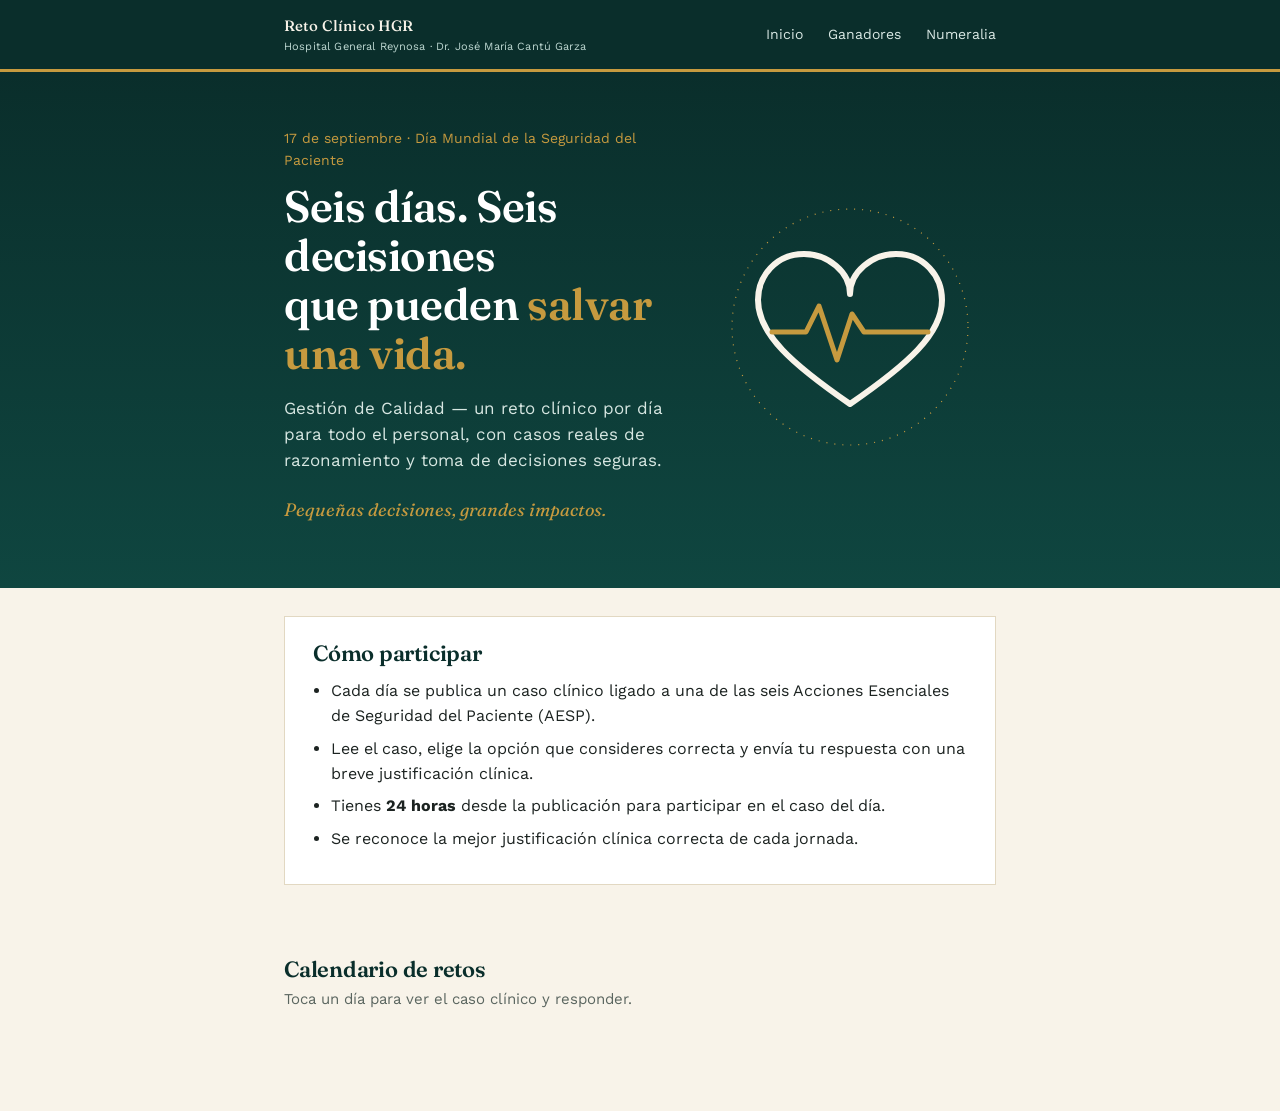
==== commit 566ce5ce: "Update index.html agrego numeralia" ====
--- a/index.html
+++ b/index.html
@@ -16,6 +16,7 @@
     <nav>
       <a href="index.html">Inicio</a>
       <a href="ganadores.html">Ganadores</a>
+      <a href="numeralia.html">Numeralia</a>
     </nav>
   </div>
 </div>
@@ -73,58 +74,3 @@
          - cerrado                  -> <span class="day-status">cerrado</span>  y agrega la clase "done" al <a class="day-row ..."> de esa fila. -->
     <div class="timeline" id="timeline">
       <a class="day-row" data-n="1" data-date="2026-09-10" href="dia1.html">
-        <span class="day-icon teal"><svg viewBox="0 0 24 24" width="22" height="22"><circle cx="12" cy="7.6" r="3.6" fill="#f8f3e9"/><path d="M4.2 20.2c0-4.6 3.6-7.4 7.8-7.4s7.8 2.8 7.8 7.4" fill="#f8f3e9"/></svg></span>
-        <span class="day-date">Jueves 10 sept</span>
-        <span class="day-meta">AESP 1 · Identificación correcta de los pacientes</span>
-        <span class="day-status">cerrado</span>
-      </a>
-      <a class="day-row" data-n="2" data-date="2026-09-11" href="dia2.html">
-        <span class="day-icon wine"><svg viewBox="0 0 24 24" width="22" height="22"><path d="M3.2 5.8A2.3 2.3 0 0 1 5.5 3.5h8.6A2.3 2.3 0 0 1 16.4 5.8v4.6A2.3 2.3 0 0 1 14.1 12.7H9.4l-3.6 2.7v-2.7H5.5A2.3 2.3 0 0 1 3.2 10.4V5.8z" fill="#f8f3e9" opacity="0.55"/><path d="M7.4 9.4A2.3 2.3 0 0 1 9.7 7.1h8.6a2.3 2.3 0 0 1 2.3 2.3v4.6a2.3 2.3 0 0 1-2.3 2.3h-.5v2.7l-3.6-2.7H9.7a2.3 2.3 0 0 1-2.3-2.3V9.4z" fill="#f8f3e9"/></svg></span>
-        <span class="day-date">Viernes 11 sept</span>
-        <span class="day-meta">AESP 2 · Comunicación efectiva</span>
-        <span class="day-status">cerrado</span>
-      </a>
-      <a class="day-row" data-n="3" data-date="2026-09-14" href="dia3.html">
-        <span class="day-icon teal"><svg viewBox="0 0 24 24" width="22" height="22"><g transform="rotate(-35 12 12)"><path d="M6.2 9h5.8v6H6.2a3 3 0 1 1 0-6z" fill="#f8f3e9"/><path d="M12 9h5.8a3 3 0 1 1 0 6H12V9z" fill="#f8f3e9" opacity="0.5"/></g></svg></span>
-        <span class="day-date">Lunes 14 sept</span>
-        <span class="day-meta">AESP 3 · Seguridad en el proceso de medicación</span>
-        <span class="day-status">cerrado</span>
-      </a>
-      <a class="day-row" data-n="4" data-date="2026-09-15" href="dia4.html">
-        <span class="day-icon wine"><svg viewBox="0 0 24 24" width="22" height="22"><g transform="rotate(-45 12 12)"><rect x="4.5" y="9.6" width="2.4" height="4.8" fill="#f8f3e9"/><rect x="6.7" y="10.4" width="10" height="3.2" rx="0.6" fill="#f8f3e9"/><line x1="9.3" y1="10.4" x2="9.3" y2="13.6" stroke="#0a2e2b" stroke-width="0.7"/><line x1="11.9" y1="10.4" x2="11.9" y2="13.6" stroke="#0a2e2b" stroke-width="0.7"/><line x1="14.5" y1="10.4" x2="14.5" y2="13.6" stroke="#0a2e2b" stroke-width="0.7"/><rect x="16.5" y="11" width="3" height="2" fill="#f8f3e9"/><line x1="19.5" y1="12" x2="22.2" y2="12" stroke="#f8f3e9" stroke-width="1.3" stroke-linecap="round"/></g></svg></span>
-        <span class="day-date">Martes 15 sept</span>
-        <span class="day-meta">AESP 4 · Seguridad en los procedimientos</span>
-        <span class="day-status">cerrado</span>
-      </a>
-      <a class="day-row" data-n="5" data-date="2026-09-16" href="dia5.html">
-        <span class="day-icon teal"><svg viewBox="0 0 24 24" width="22" height="22"><circle cx="12" cy="12" r="4.3" fill="#f8f3e9"/><g stroke="#f8f3e9" stroke-width="1.5" stroke-linecap="round"><line x1="16.4" y1="12" x2="19.1" y2="12"/><circle cx="19.6" cy="12" r="1" fill="#f8f3e9" stroke="none"/><line x1="15" y1="8.7" x2="17.1" y2="6.6"/><circle cx="17.5" cy="6.2" r="1" fill="#f8f3e9" stroke="none"/><line x1="12" y1="7.3" x2="12" y2="4.5"/><circle cx="12" cy="4" r="1" fill="#f8f3e9" stroke="none"/><line x1="9" y1="8.7" x2="6.9" y2="6.6"/><circle cx="6.5" cy="6.2" r="1" fill="#f8f3e9" stroke="none"/><line x1="7.6" y1="12" x2="4.9" y2="12"/><circle cx="4.4" cy="12" r="1" fill="#f8f3e9" stroke="none"/><line x1="9" y1="15.3" x2="6.9" y2="17.4"/><circle cx="6.5" cy="17.8" r="1" fill="#f8f3e9" stroke="none"/><line x1="12" y1="16.7" x2="12" y2="19.5"/><circle cx="12" cy="20" r="1" fill="#f8f3e9" stroke="none"/><line x1="15" y1="15.3" x2="17.1" y2="17.4"/><circle cx="17.5" cy="17.8" r="1" fill="#f8f3e9" stroke="none"/></g></svg></span>
-        <span class="day-date">Miércoles 16 sept</span>
-        <span class="day-meta">AESP 5 · Reducción del riesgo de infecciones asociadas a la atención de la salud (IAAS)</span>
-        <span class="day-status">cerrado</span>
-      </a>
-      <a class="day-row" data-n="6" data-date="2026-09-17" href="dia6.html">
-        <span class="day-icon wine"><svg viewBox="0 0 24 24" width="22" height="22"><g stroke="#f8f3e9" stroke-width="2" fill="none" stroke-linecap="round" stroke-linejoin="round"><circle cx="8.6" cy="5.6" r="2" fill="#f8f3e9" stroke="none"/><path d="M8.6 7.9 L13 9.3 L15.4 6.5"/><path d="M8.6 7.9 L5.6 10.8"/><path d="M8.6 7.9 L10.6 14.8 L7.6 20"/><path d="M10.6 14.8 L15 17.6"/></g></svg></span>
-        <span class="day-date">Jueves 17 sept</span>
-        <span class="day-meta">AESP 6 · Reducción del riesgo de daño al paciente por causa de caídas</span>
-        <span class="day-status">cerrado</span>
-      </a>
-    </div>
-  </div>
-</section>
-
-<section class="tight">
-  <div class="container" style="text-align:center;">
-    <a class="btn secondary" href="ganadores.html">Ver ganadores y novedades →</a>
-  </div>
-</section>
-
-<footer>
-  <div class="container">
-    Gestión de Calidad · Subdirección de Planeación y Calidad · Hospital General Reynosa
-    <div class="hashtags">#RetoClínicoHGR · #SeguridadDelPaciente</div>
-<div class="visit-count"><img src="https://visitor-badge.laobi.icu/badge?page_id=reto-clinico-hgr.inicio" alt="contador de visitas"></div>
-  </div>
-</footer>
-
-</body>
-</html>
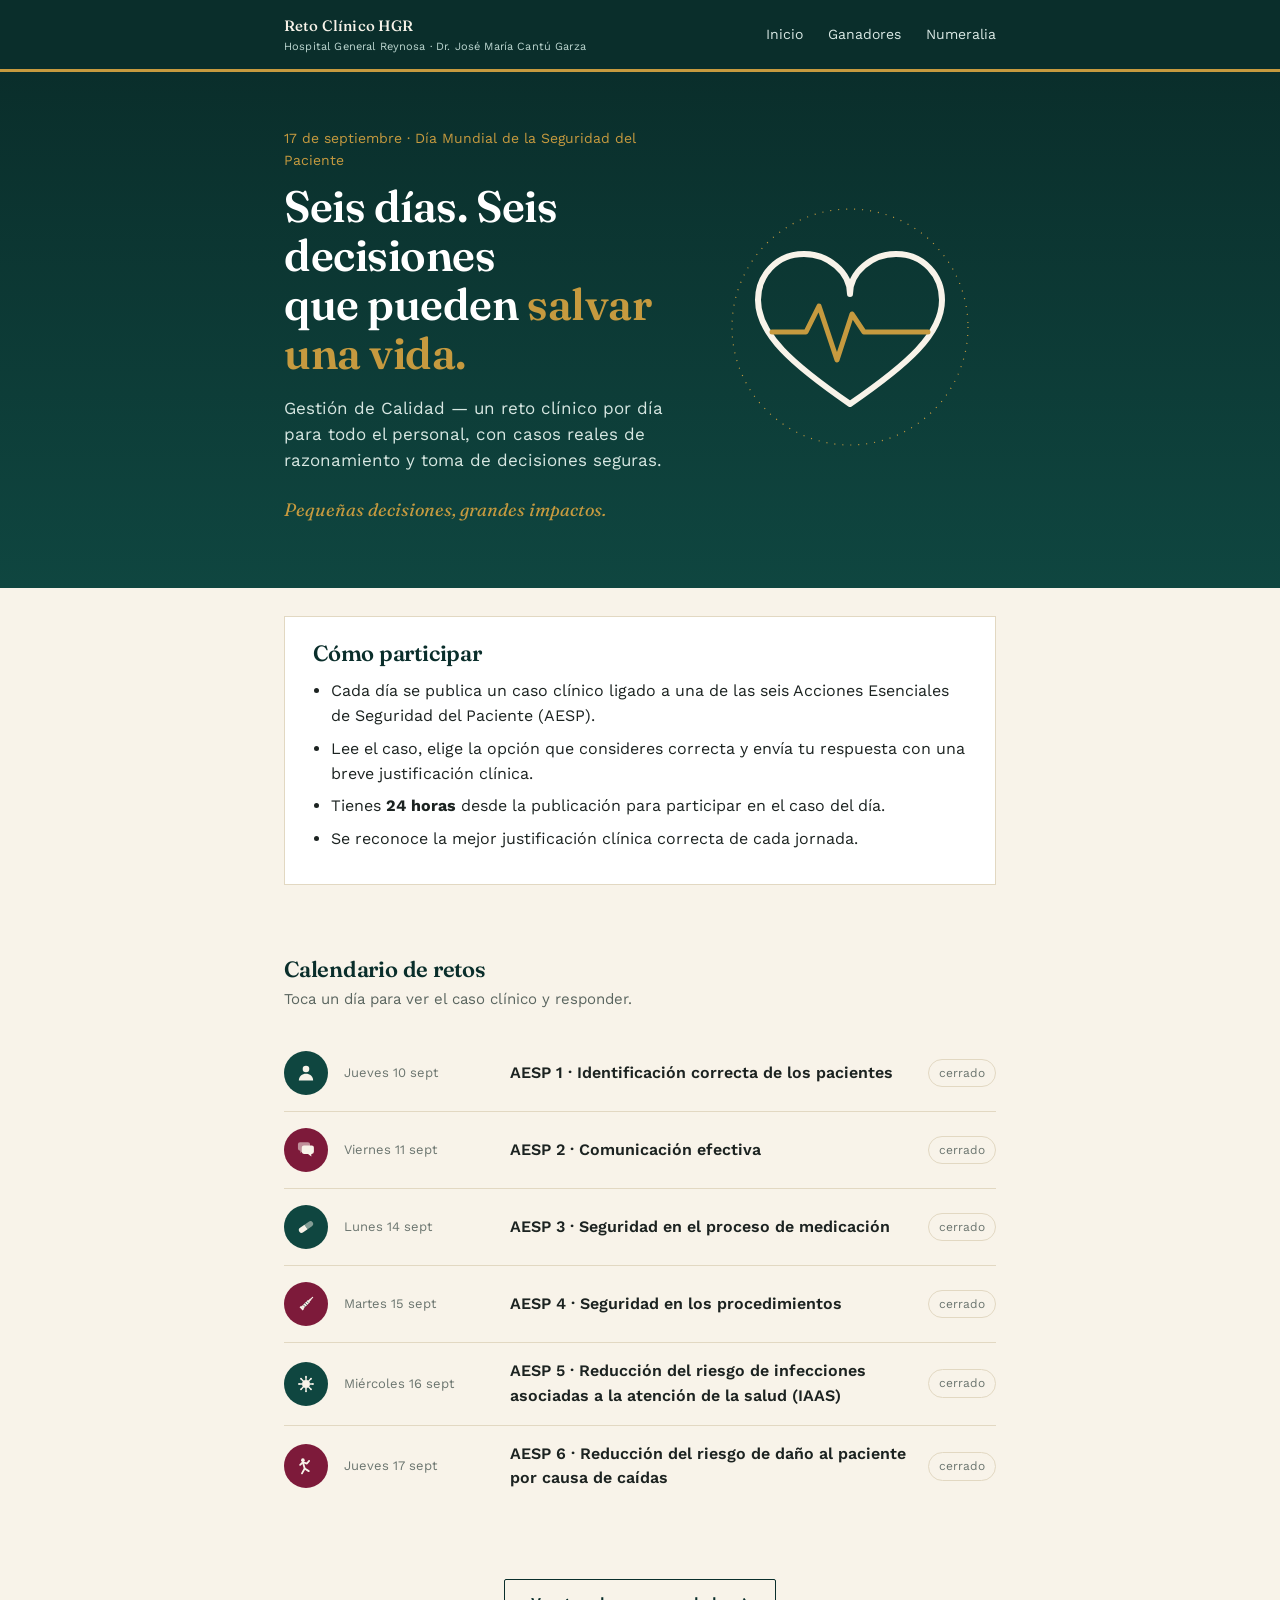
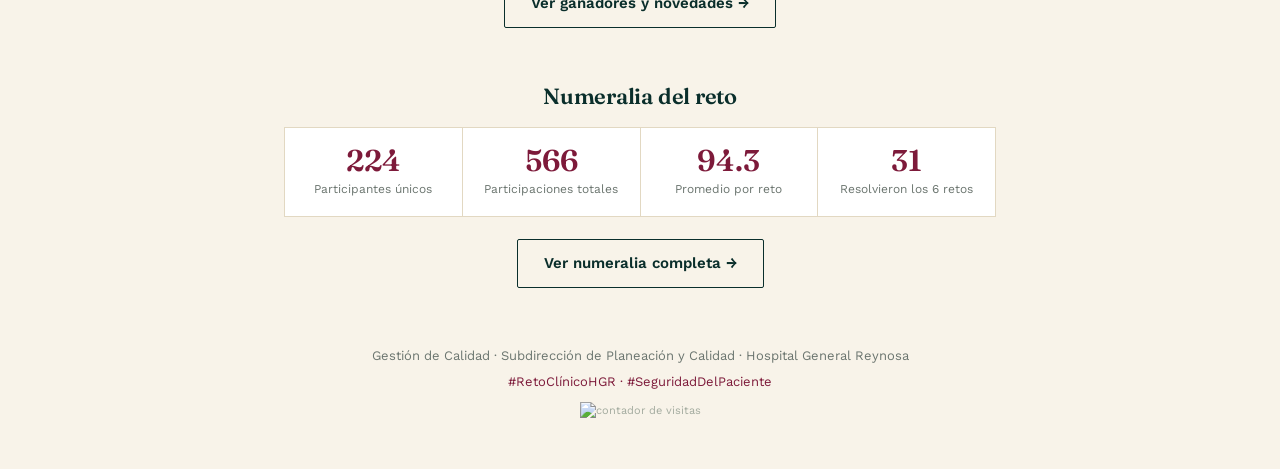
==== commit cf7c55ee: "Update index.html" ====
--- a/index.html
+++ b/index.html
@@ -74,3 +74,73 @@
          - cerrado                  -> <span class="day-status">cerrado</span>  y agrega la clase "done" al <a class="day-row ..."> de esa fila. -->
     <div class="timeline" id="timeline">
       <a class="day-row" data-n="1" data-date="2026-09-10" href="dia1.html">
+        <span class="day-icon teal"><svg viewBox="0 0 24 24" width="22" height="22"><circle cx="12" cy="7.6" r="3.6" fill="#f8f3e9"/><path d="M4.2 20.2c0-4.6 3.6-7.4 7.8-7.4s7.8 2.8 7.8 7.4" fill="#f8f3e9"/></svg></span>
+        <span class="day-date">Jueves 10 sept</span>
+        <span class="day-meta">AESP 1 · Identificación correcta de los pacientes</span>
+        <span class="day-status">cerrado</span>
+      </a>
+      <a class="day-row" data-n="2" data-date="2026-09-11" href="dia2.html">
+        <span class="day-icon wine"><svg viewBox="0 0 24 24" width="22" height="22"><path d="M3.2 5.8A2.3 2.3 0 0 1 5.5 3.5h8.6A2.3 2.3 0 0 1 16.4 5.8v4.6A2.3 2.3 0 0 1 14.1 12.7H9.4l-3.6 2.7v-2.7H5.5A2.3 2.3 0 0 1 3.2 10.4V5.8z" fill="#f8f3e9" opacity="0.55"/><path d="M7.4 9.4A2.3 2.3 0 0 1 9.7 7.1h8.6a2.3 2.3 0 0 1 2.3 2.3v4.6a2.3 2.3 0 0 1-2.3 2.3h-.5v2.7l-3.6-2.7H9.7a2.3 2.3 0 0 1-2.3-2.3V9.4z" fill="#f8f3e9"/></svg></span>
+        <span class="day-date">Viernes 11 sept</span>
+        <span class="day-meta">AESP 2 · Comunicación efectiva</span>
+        <span class="day-status">cerrado</span>
+      </a>
+      <a class="day-row" data-n="3" data-date="2026-09-14" href="dia3.html">
+        <span class="day-icon teal"><svg viewBox="0 0 24 24" width="22" height="22"><g transform="rotate(-35 12 12)"><path d="M6.2 9h5.8v6H6.2a3 3 0 1 1 0-6z" fill="#f8f3e9"/><path d="M12 9h5.8a3 3 0 1 1 0 6H12V9z" fill="#f8f3e9" opacity="0.5"/></g></svg></span>
+        <span class="day-date">Lunes 14 sept</span>
+        <span class="day-meta">AESP 3 · Seguridad en el proceso de medicación</span>
+        <span class="day-status">cerrado</span>
+      </a>
+      <a class="day-row" data-n="4" data-date="2026-09-15" href="dia4.html">
+        <span class="day-icon wine"><svg viewBox="0 0 24 24" width="22" height="22"><g transform="rotate(-45 12 12)"><rect x="4.5" y="9.6" width="2.4" height="4.8" fill="#f8f3e9"/><rect x="6.7" y="10.4" width="10" height="3.2" rx="0.6" fill="#f8f3e9"/><line x1="9.3" y1="10.4" x2="9.3" y2="13.6" stroke="#0a2e2b" stroke-width="0.7"/><line x1="11.9" y1="10.4" x2="11.9" y2="13.6" stroke="#0a2e2b" stroke-width="0.7"/><line x1="14.5" y1="10.4" x2="14.5" y2="13.6" stroke="#0a2e2b" stroke-width="0.7"/><rect x="16.5" y="11" width="3" height="2" fill="#f8f3e9"/><line x1="19.5" y1="12" x2="22.2" y2="12" stroke="#f8f3e9" stroke-width="1.3" stroke-linecap="round"/></g></svg></span>
+        <span class="day-date">Martes 15 sept</span>
+        <span class="day-meta">AESP 4 · Seguridad en los procedimientos</span>
+        <span class="day-status">cerrado</span>
+      </a>
+      <a class="day-row" data-n="5" data-date="2026-09-16" href="dia5.html">
+        <span class="day-icon teal"><svg viewBox="0 0 24 24" width="22" height="22"><circle cx="12" cy="12" r="4.3" fill="#f8f3e9"/><g stroke="#f8f3e9" stroke-width="1.5" stroke-linecap="round"><line x1="16.4" y1="12" x2="19.1" y2="12"/><circle cx="19.6" cy="12" r="1" fill="#f8f3e9" stroke="none"/><line x1="15" y1="8.7" x2="17.1" y2="6.6"/><circle cx="17.5" cy="6.2" r="1" fill="#f8f3e9" stroke="none"/><line x1="12" y1="7.3" x2="12" y2="4.5"/><circle cx="12" cy="4" r="1" fill="#f8f3e9" stroke="none"/><line x1="9" y1="8.7" x2="6.9" y2="6.6"/><circle cx="6.5" cy="6.2" r="1" fill="#f8f3e9" stroke="none"/><line x1="7.6" y1="12" x2="4.9" y2="12"/><circle cx="4.4" cy="12" r="1" fill="#f8f3e9" stroke="none"/><line x1="9" y1="15.3" x2="6.9" y2="17.4"/><circle cx="6.5" cy="17.8" r="1" fill="#f8f3e9" stroke="none"/><line x1="12" y1="16.7" x2="12" y2="19.5"/><circle cx="12" cy="20" r="1" fill="#f8f3e9" stroke="none"/><line x1="15" y1="15.3" x2="17.1" y2="17.4"/><circle cx="17.5" cy="17.8" r="1" fill="#f8f3e9" stroke="none"/></g></svg></span>
+        <span class="day-date">Miércoles 16 sept</span>
+        <span class="day-meta">AESP 5 · Reducción del riesgo de infecciones asociadas a la atención de la salud (IAAS)</span>
+        <span class="day-status">cerrado</span>
+      </a>
+      <a class="day-row" data-n="6" data-date="2026-09-17" href="dia6.html">
+        <span class="day-icon wine"><svg viewBox="0 0 24 24" width="22" height="22"><g stroke="#f8f3e9" stroke-width="2" fill="none" stroke-linecap="round" stroke-linejoin="round"><circle cx="8.6" cy="5.6" r="2" fill="#f8f3e9" stroke="none"/><path d="M8.6 7.9 L13 9.3 L15.4 6.5"/><path d="M8.6 7.9 L5.6 10.8"/><path d="M8.6 7.9 L10.6 14.8 L7.6 20"/><path d="M10.6 14.8 L15 17.6"/></g></svg></span>
+        <span class="day-date">Jueves 17 sept</span>
+        <span class="day-meta">AESP 6 · Reducción del riesgo de daño al paciente por causa de caídas</span>
+        <span class="day-status">cerrado</span>
+      </a>
+    </div>
+  </div>
+</section>
+
+<section class="tight">
+  <div class="container" style="text-align:center;">
+    <a class="btn secondary" href="ganadores.html">Ver ganadores y novedades →</a>
+  </div>
+</section>
+
+<section class="tight">
+  <div class="container">
+    <h2 class="section-title" style="text-align:center; margin-bottom:18px;">Numeralia del reto</h2>
+    <div class="kpi-mini-row">
+      <div class="kpi-mini"><div class="kpi-mini-num">224</div><div class="kpi-mini-lbl">Participantes únicos</div></div>
+      <div class="kpi-mini"><div class="kpi-mini-num">566</div><div class="kpi-mini-lbl">Participaciones totales</div></div>
+      <div class="kpi-mini"><div class="kpi-mini-num">94.3</div><div class="kpi-mini-lbl">Promedio por reto</div></div>
+      <div class="kpi-mini"><div class="kpi-mini-num">31</div><div class="kpi-mini-lbl">Resolvieron los 6 retos</div></div>
+    </div>
+    <div style="text-align:center; margin-top:22px;">
+      <a class="btn secondary" href="numeralia.html">Ver numeralia completa →</a>
+    </div>
+  </div>
+</section>
+
+<footer>
+  <div class="container">
+    Gestión de Calidad · Subdirección de Planeación y Calidad · Hospital General Reynosa
+    <div class="hashtags">#RetoClínicoHGR · #SeguridadDelPaciente</div>
+<div class="visit-count"><img src="https://visitor-badge.laobi.icu/badge?page_id=reto-clinico-hgr.inicio" alt="contador de visitas"></div>
+  </div>
+</footer>
+
+</body>
+</html>
--- a/style.css
+++ b/style.css
@@ -224,6 +224,14 @@
 .result-card .rc-role{ color:#6b756f; font-size:14px; margin-bottom:10px; }
 .result-card .rc-premio{ font-size:15px; color:var(--ink); }
 .result-card .rc-premio b{ color:var(--wine-700); }
+.result-card .rc-quote{
+  font-style:italic;
+  font-size:13px;
+  color:#6b756f;
+  border-left:2px solid var(--line);
+  padding-left:10px;
+  margin-top:10px;
+}
 .finalists-grid{
   display:grid;
   grid-template-columns:1fr 1fr;
@@ -355,3 +363,29 @@
   font-style:italic;
   color:#5a655f;
 }
+
+.kpi-mini-row{
+  display:grid;
+  grid-template-columns:repeat(auto-fit, minmax(150px, 1fr));
+  gap:1px;
+  background:var(--line);
+  border:1px solid var(--line);
+}
+.kpi-mini{
+  background:var(--paper);
+  padding:18px 14px;
+  text-align:center;
+}
+.kpi-mini-num{
+  font-family:'Fraunces', serif;
+  font-size:30px;
+  font-weight:600;
+  color:var(--wine-700);
+  line-height:1;
+}
+.kpi-mini-lbl{
+  margin-top:6px;
+  font-size:12px;
+  color:#6b756f;
+  line-height:1.3;
+}
